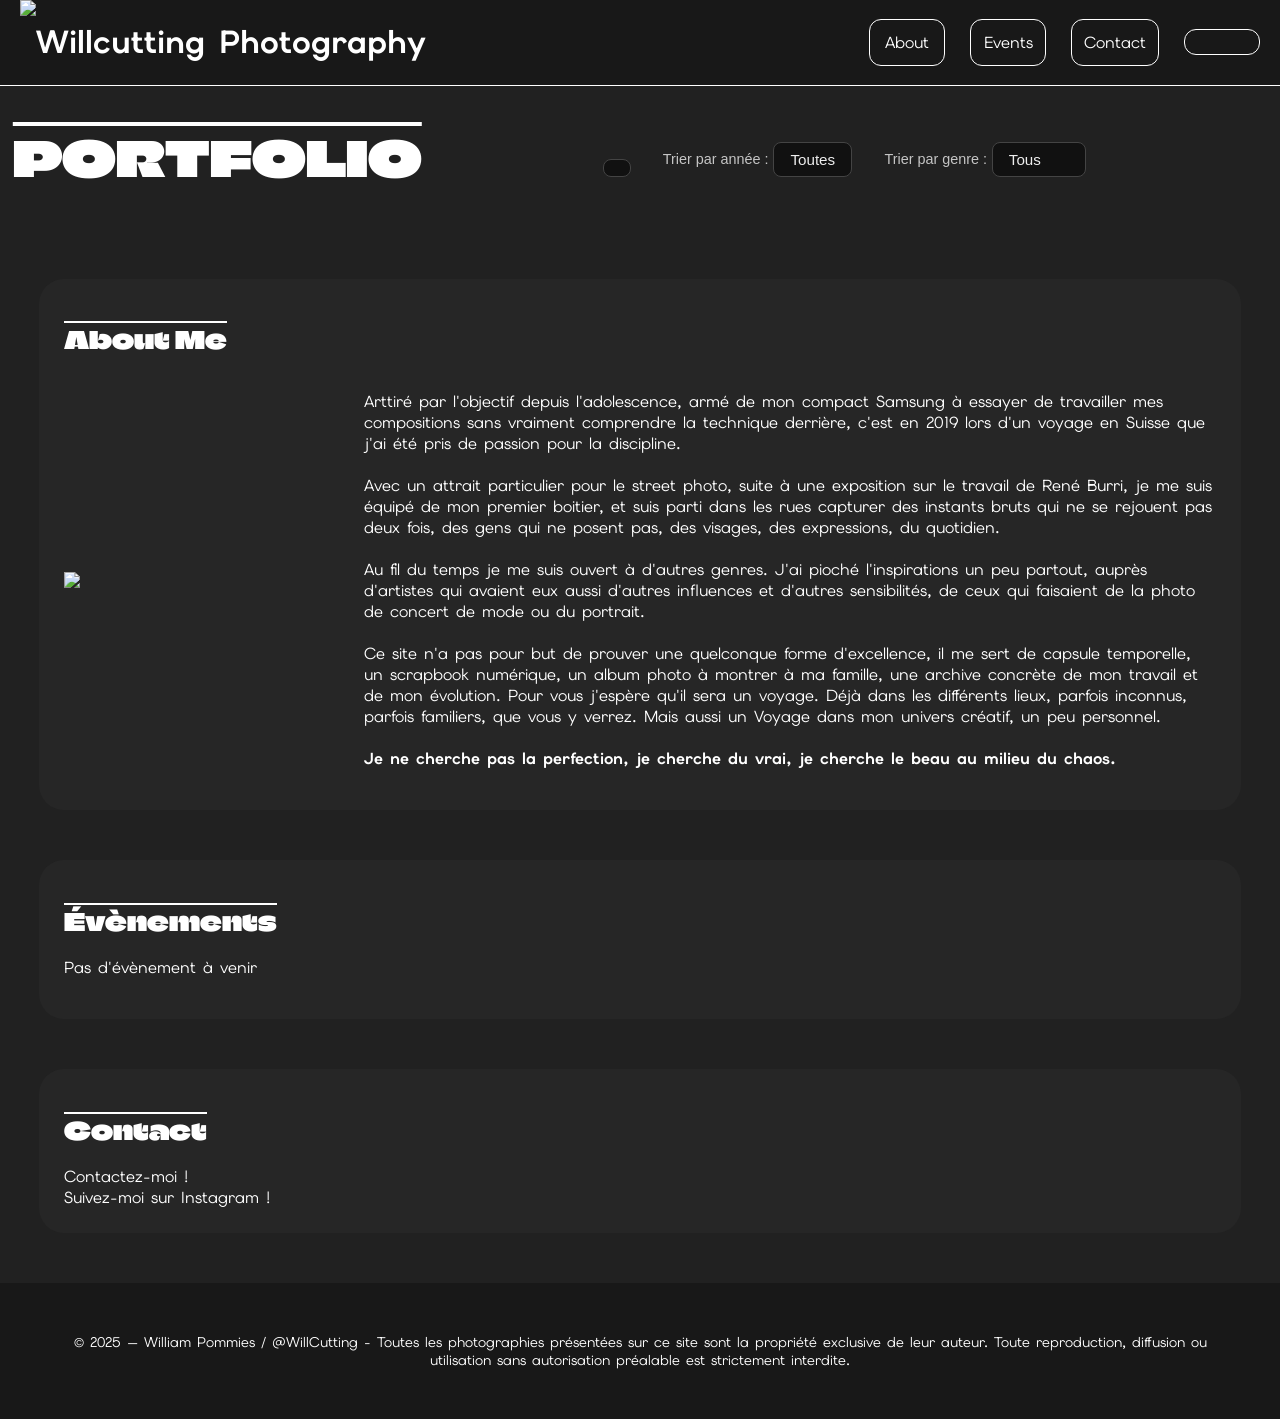
==== index.html @ 656fcd89 "chore: responsive" ====
<!DOCTYPE html>
<html>
    <head>
        <link rel="stylesheet" href="./style.css">
        <script src="https://kit.fontawesome.com/d3e50ba29d.js" crossorigin="anonymous"></script>
        <style>
            @import url('https://fonts.googleapis.com/css2?family=Climate+Crisis:YEAR@2005&family=Elms+Sans:ital,wght@0,140;1,140&display=swap');
        </style>
        <meta name="viewport" content="width=device-width, initial-scale=1.0">

    </head>
    <body>
        <header>
            <div class="logoContainer">
                <img class="logo" src="./assets/signtature.png">
                <h1>Willcutting Photography</h1>
            </div>
            <nav>
                <a href="#about">About</a>
                <a href="#event">Events</a>
                <a href="#contact">Contact</a>
                <a class ="insta" href="https://instagram.com/WillCutting"><i class="fa-brands fa-instagram"></i></a>
            </nav>
        </header>
        <div class="main">
            <div class="img-ctnr">
                <h2>PORTFOLIO</h2>
                <div class="filters">
                    <button class="reset-btn" onclick="resetFilters()" title="Réinitialiser les filtres">
                        <i class="fa-solid fa-rotate-right"></i>
                    </button>
                    <div class="filter-group">
                        <label for="year-filter">Trier par année :</label>
                        <select id="year-filter" onchange="filterCombined(this.value)">
                            <option value="all">Toutes</option>
                            <option value="2025">2025</option>
                            <option value="2024">2024</option>
                            <option value="2023">2023</option>
                            <option value="2022">2022</option>
                        </select>
                    </div>

                    <div class="filter-group">
                        <label for="genre-filter">Trier par genre :</label>
                        <select id="genre-filter" onchange="filterCombined(this.value)">
                            <option value="all">Tous</option>
                            <option value="Street">Street</option>
                            <option value="Portrait">Portrait</option>
                            <option value="Paysage">Paysage</option>
                            <option value="Concert">Concert</option>
                            <option value="Animaux">Animaux</option>
                        </select>
                    </div>
                </div>
                <div id="container"></div>
            </div>
            <div class="section" id="about">
                <h2>About Me</h2>
                <div>
                    <img src="./assets/pp.png">
                    <div>
                        <p>
                            Arttiré par l'objectif depuis l'adolescence, armé de mon compact Samsung à essayer de travailler mes compositions sans
                            vraiment comprendre la technique derrière, c'est en 2019 lors d'un voyage en Suisse que j'ai été pris de passion pour la discipline.
                            </br></br>
                            Avec un attrait particulier pour le street photo, suite à une exposition sur le travail de René Burri, je me suis équipé de mon premier
                            boitier, et suis parti dans les rues capturer des instants bruts qui ne se rejouent pas deux fois, des gens qui ne posent pas, des visages,
                            des expressions, du quotidien. 
                            </br></br>
                            Au fil du temps je me suis ouvert à d'autres genres. J'ai pioché l'inspirations un peu partout, auprès d'artistes qui avaient eux aussi
                            d'autres influences et d'autres sensibilités, de ceux qui faisaient de la photo de concert de mode ou du portrait. 
                            </br></br>
                            Ce site n'a pas pour but de prouver une quelconque forme d'excellence, il me sert de capsule temporelle, un scrapbook numérique,
                            un album photo à montrer à ma famille, une archive concrète de mon travail et de mon évolution. Pour vous j'espère qu'il sera un voyage.
                            Déjà dans les différents lieux, parfois inconnus, parfois familiers, que vous y verrez. Mais aussi un Voyage dans mon univers créatif,
                            un peu personnel. 
                            </br></br>
                            <b>Je ne cherche pas la perfection, je cherche du vrai, je cherche le beau au milieu du chaos.</b>
                        </p>
                    </div>
                </div>
            </div>
            <div id="event" class="section">
                <h2>Évènements</h2>
                <p>Pas d'évènement à venir</p>
            </div>
            <div id="contact" class="section">
                <h2>Contact</h2>
                <span>
                    <i class="fa-regular fa-envelope"></i>
                    <a href="mailto:william.pommies@gmail.fr">Contactez-moi !</a>
                </span>
                <span>
                    <i class="fa-brands fa-instagram"></i>
                    <a href="https://instagram.com/WillCutting">Suivez-moi sur Instagram !</a>
                </span>
            </div>
        </div>
        </div>
        <footer>
            <span>© 2025 — William Pommies / @WillCutting - Toutes les photographies présentées sur ce site sont la propriété exclusive de leur auteur. 
            Toute reproduction, diffusion ou utilisation sans autorisation préalable est strictement interdite.</span>
        </footer>
        <div id="imageModal" class="modal">
            <span class="close">&times;</span>
            <img class="modal-content" id="modalImage">
        </div>
        <script src=imgs.js></script>
    </body>
</html>
---- style.css ----
html {
  scroll-behavior: smooth;
}

body {
    background: #212121;
    color: #fff;
    font-size: 16px;
    font-family: "Elms Sans", system-ui, 'Open Sans';
    font-weight: normal;
    margin: 0;
    &.modal-open {
        overflow: hidden;
    }
}

header{
    margin: 0 auto;
    align-items: center;
    text-align: center;
    display: flex;
    flex-flow: row wrap;
    align-items: center;
    justify-content: space-between;
    border-bottom: 1px #fff solid;
    background-color : #181818;
    padding: 0 20px;
    .logoContainer {
      display: flex;
      flex-flow: row wrap;
    }
    h1{
        display: flex;
        align-items: center;
        text-align: center;
        z-index: 1;
        text-underline-offset: 15px;
    }
    .logo{
        max-width: 200px;
        position: relative;
        z-index: 0;
    }
    nav {
    display: flex;
    gap: 25px;
    max-width: max-content;
    align-items: center;

    a {
        color: #fff;
        text-decoration: none;
        border: 1px #fff solid;
        padding: 12px;
        min-width: 50px;
        text-align: center;
        border-radius: 12px;
        display: flex;
        align-items: center;
        justify-content: center;

        &:hover {
            color: #f58e8e;
        }
    }
}
}

#container {
    display: flex;           
    flex-wrap: wrap;         
    gap: 10px;              
    align-items: stretch;   
    justify-content: center;
}

.section {
    max-width: 90%;
    margin: 50px auto ;
    padding: 25px;
    background-color : #262626;
    border-radius: 25px;
}
#contact {
  
  display: flex;
  flex-direction: column;
  span a {
    color: #fff;
    text-decoration: none;
    &:hover {
      text-decoration: underline;
    }
  }
}


/* Images */
#container img {
    height: 200px;          
    width: 100%;            
    object-fit: cover;      
    flex: 1 1 auto;         
    min-width: 150px;       
    max-width: 100%;       
    border-radius: 12.5px; 
    height: auto;
    max-height: 27em;
}



/* modal */
.modal {
    display: none;
    position: fixed;
    z-index: 1000;
    left: 0;
    top: 0;
    width: 100%;
    height: 100%;
    background-color: rgba(0, 0, 0, 0.97);
    overflow: auto;
    justify-content: center;
    align-items: center;
}

.modal-content {
    max-width: 90%;
    max-height: 90%;
    margin: auto;
    display: flex;
    align-items: center;
    justify-content: center;
    border: 12px white solid;
}

.close {
    position: absolute;
    top: 20px;
    right: 30px;
    color: white;
    font-size: 35px;
    font-weight: bold;
    cursor: pointer;
}

/* Footer */
footer {
    background-color: #181818;
    padding: 50px;
    font-size: 14px;
    text-align: center;
}



.filters {
  display: flex;
  justify-content: flex-start;
  gap: 2rem;
  flex-wrap: wrap;
  align-items: center;
  margin-bottom: 1.5rem;
  padding: 1rem;
  align-items: end;
}

.filter-group {
  display: flex;
  flex-direction: row;
  flex-wrap: wrap;
  align-items: center;
  gap: 0.3rem;
  font-family: "Inter", sans-serif;
  color: #eee;
}

.filter-group label {
  font-size: 0.9rem;
  opacity: 0.8;
}

.filter-group select {
  background-color: #111;
  color: #eee;
  border: 1px solid #444;
  border-radius: 8px;
  padding: 0.5rem 1rem;
  font-size: 0.95rem;
  cursor: pointer;
  transition: all 0.2s ease;
  appearance: none;
}

.filter-group select:hover {
  border-color: #888;
  background-color: #1a1a1a;
}

.filter-group select:focus {
  outline: none;
  border-color: #fff;
}

.reset-btn {
  background: none;
  border: 1px solid #444;
  color: #eee;
  border-radius: 8px;
  padding: 0.5rem 0.8rem;
  font-size: 1rem;
  cursor: pointer;
  transition: all 0.2s ease;
  align-self: flex-end;
    background-color: #111111;
}

.reset-btn:hover {
  background-color: #1a1a1a;
  border-color: #888;
  color: #fff;
}

.reset-btn i {
  pointer-events: none; /* pour éviter les clics sur l'icône au lieu du bouton */
}

@media (max-width: 768px) {
  .reset-btn {
    align-self: center;
    margin-top: 0.8rem;
  }
}

.img-ctnr {
  max-width: 98%;
  margin: auto;
  display: flex;
  flex-flow: row wrap;
  justify-content: space-between;
  align-items: baseline;
  h2 {
    text-align: center;
    font-size: 3rem;
  }
}





h2 {
  text-decoration: overline;
    font-weight: 100;
    font-family: "Climate Crisis", sans-serif;
}

#about {
  div {
    display: flex;
    flex-flow: row wrap;
    align-items: center;
    justify-content: space-between;
    
    div {
        max-width: calc(100% - 300px);
    }
  }
  img {
    width: 300px;
  }
  
  quote {
    font-size: 22px;
  }
}


.img-wrapper {
    position: relative;
    display: flex;
    overflow: hidden;
    flex: auto;
}

.img-wrapper img {
    display: block;
    width: 100%;
    height: auto;
    transition: transform 0.4s ease;
}

.img-wrapper:hover img {
    transform: scale(1.05);
}

.img-overlay {
    content: "";
    position: absolute;
    bottom: 0;
    left: 0;
    height: 100%; /* couvre toute la photo */
    background: rgba(0, 0, 0, 0.6);
    color: #fff;
    display: flex;
    align-items: center;
    justify-content: center;
    opacity: 0;
    transition: opacity 0.3s ease;
    font-size: 1rem;
    text-align: center;
    padding: 0 21px;
    width: calc(100% - 42px);
}

.img-wrapper:hover .img-overlay {
  pointer-events: none;
    opacity: 1;
}


@media screen and (max-width: 768px) {
  #about div {
      flex-direction: column ;
      div {
        max-width: 100% ;
      }
  }
  .logoContainer {
    justify-content: center;
  }  
}

@media all and (max-width: 1024px){
  header {
    flex-direction: column;
  }
  nav {
    margin-bottom: 2em;
  }
  .img-ctnr h2 {
    width: 100%;
  }
  .filters {
    width: 100%;
    justify-content: center;
    .filter-group {
      flex-direction: column;
    }
  }
}

@media all and (max-width: 540px){
  .section{
    margin: 20px 20px;
  }
  .insta {
    display: none;
  }
  .img-ctnr h2 {
    font-size: 40px;
  }
}

@media all and (min-width: 768px) and (max-width: 1024px){
  .img-ctnr h2 {
    margin: 50px auto 20px auto;
  }
}
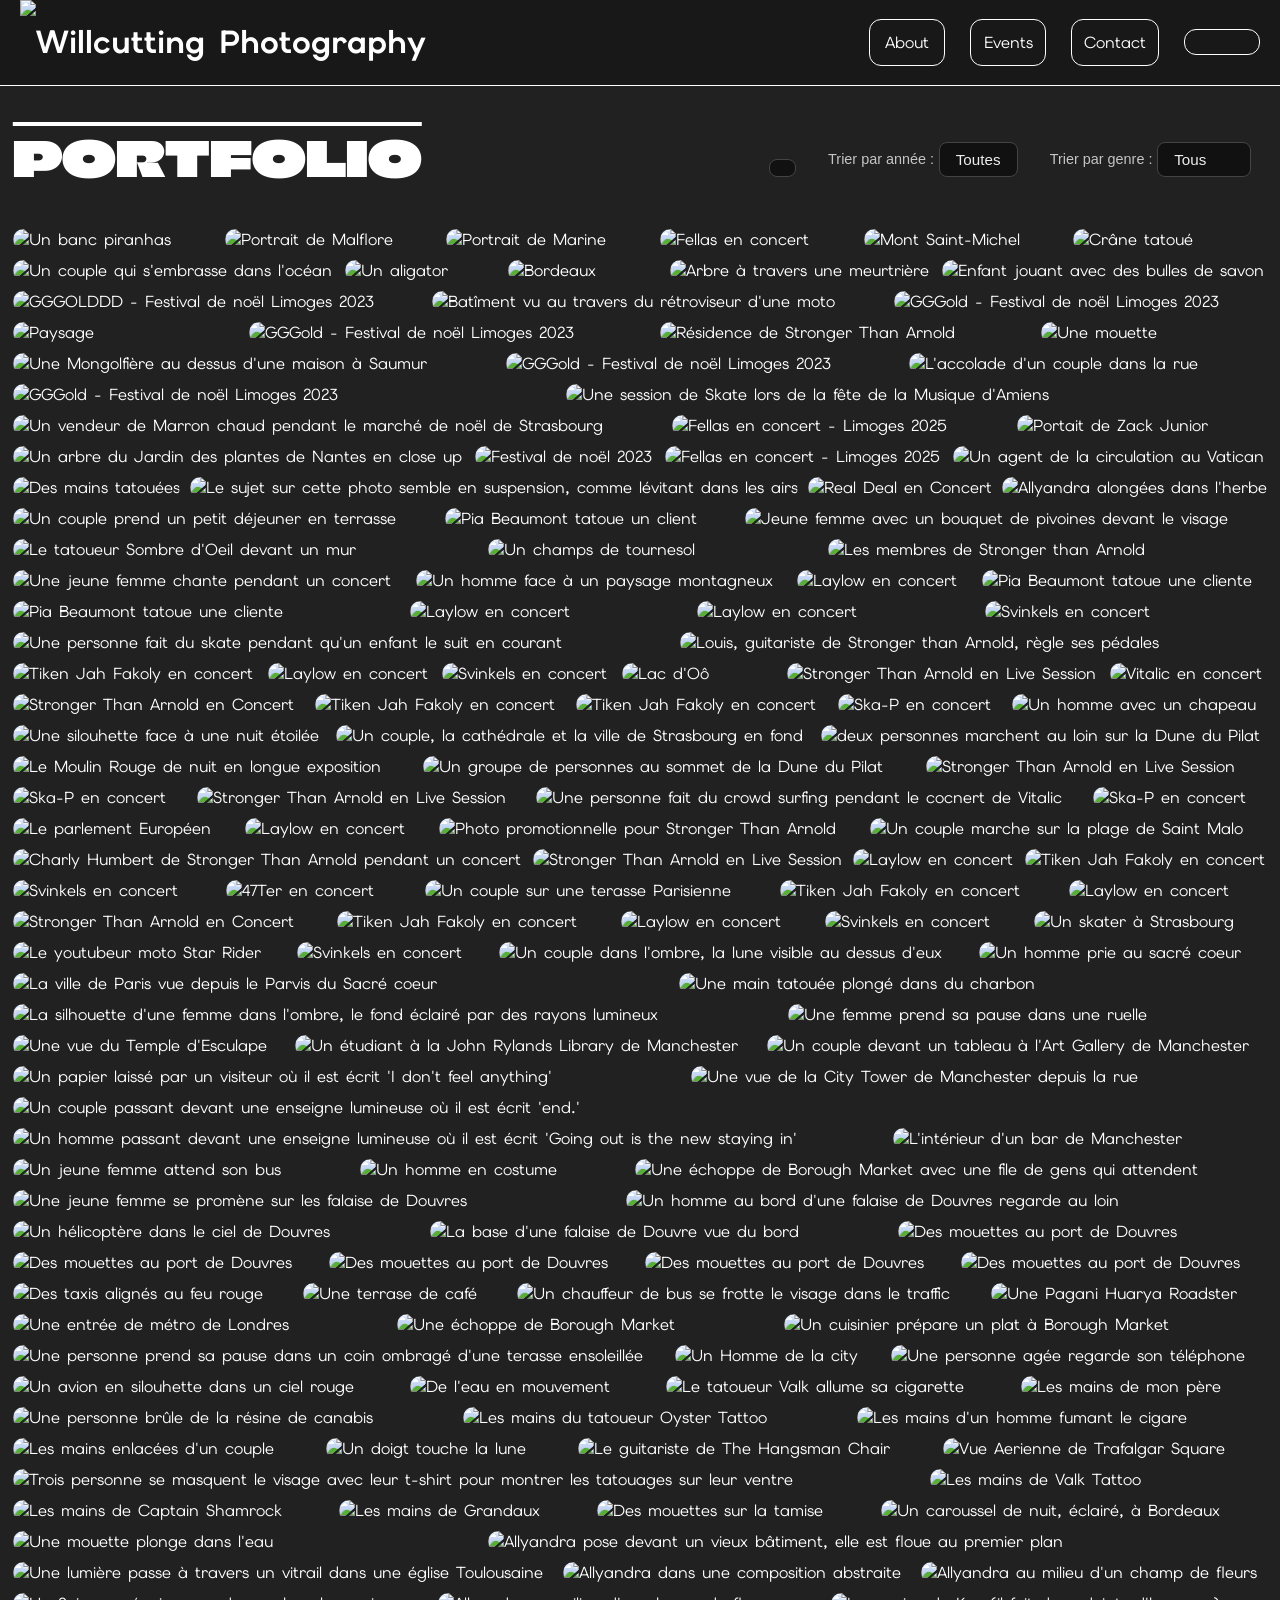
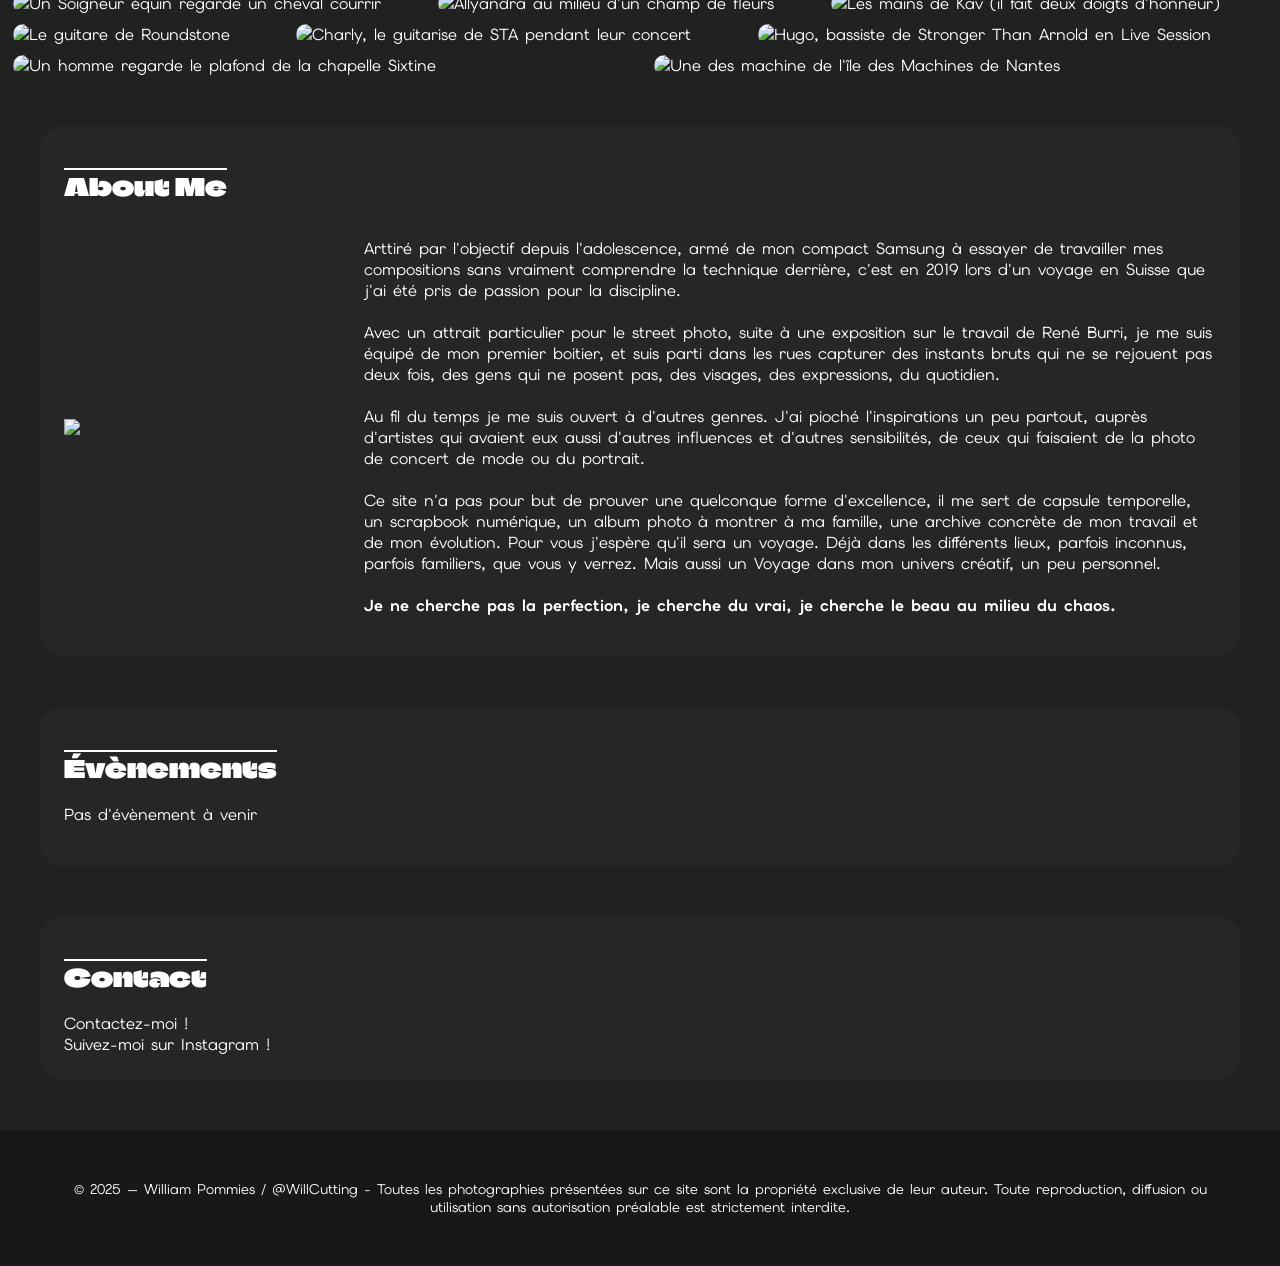
==== commit 6fa7a300: "fix: replace script at document end" ====
--- a/index.html
+++ b/index.html
@@ -7,7 +7,6 @@
             @import url('https://fonts.googleapis.com/css2?family=Climate+Crisis:YEAR@2005&family=Elms+Sans:ital,wght@0,140;1,140&display=swap');
         </style>
         <meta name="viewport" content="width=device-width, initial-scale=1.0">
-
     </head>
     <body>
         <header>
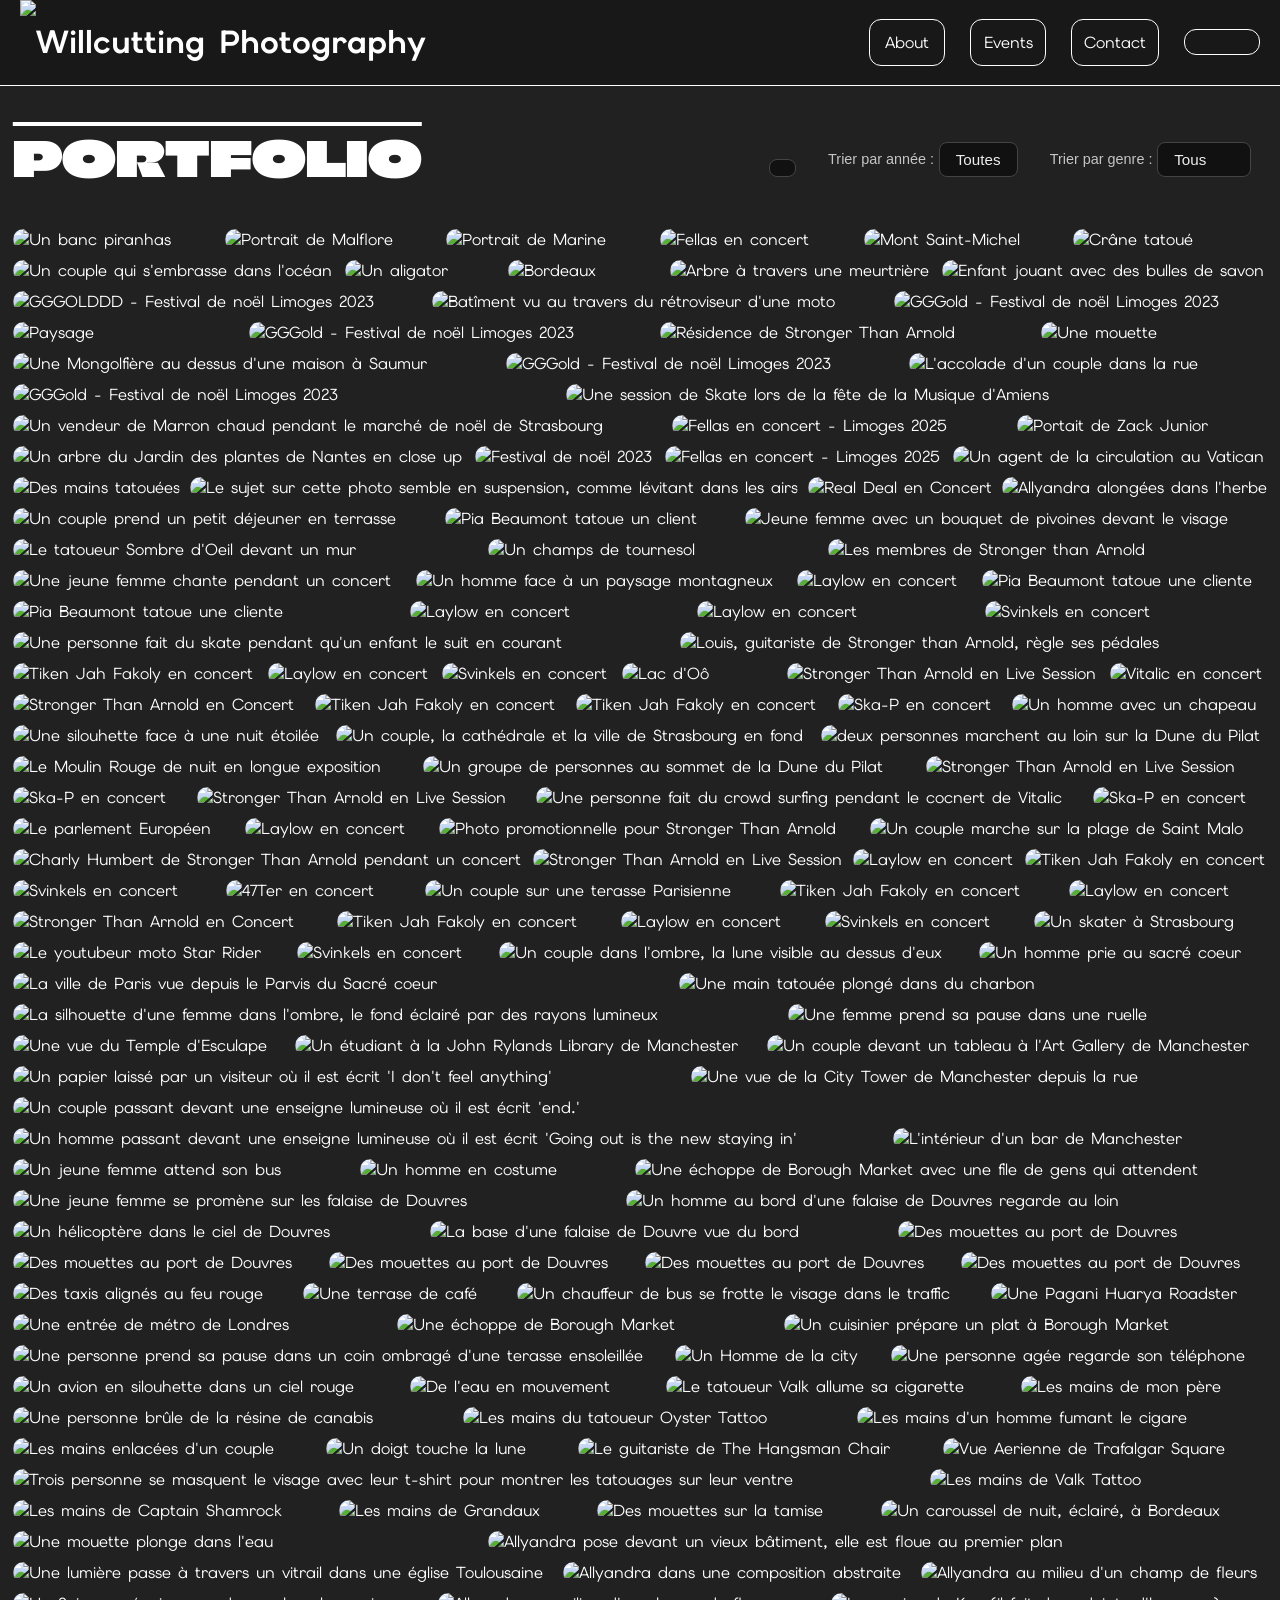
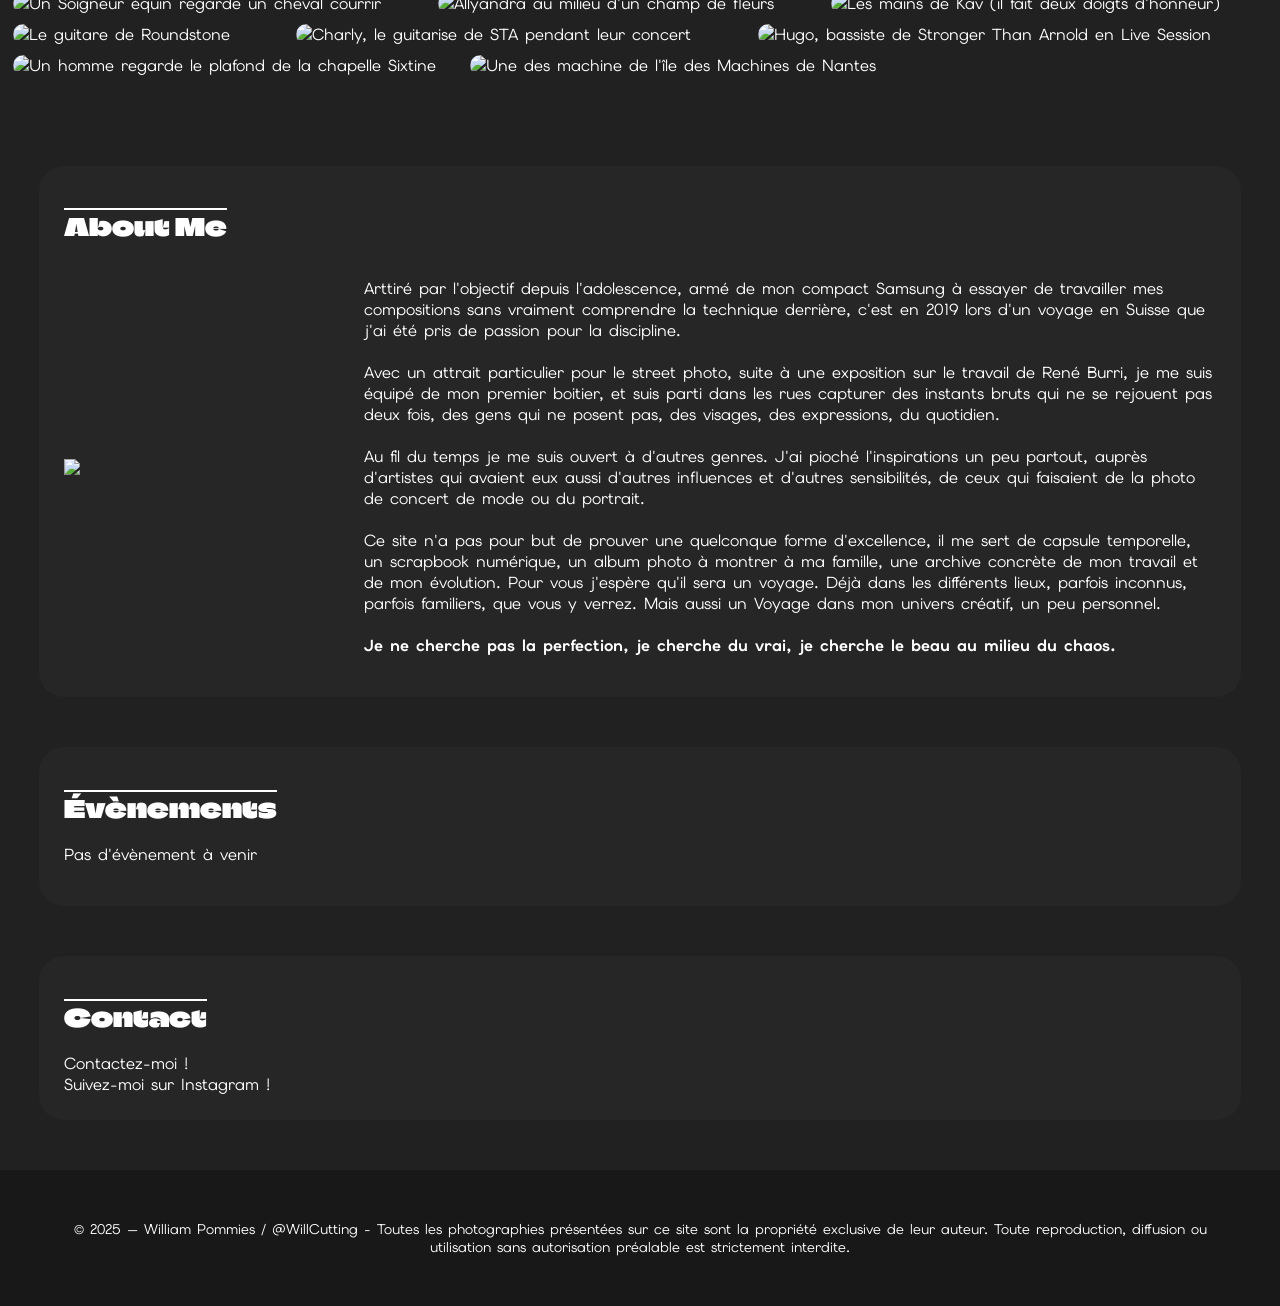
==== commit 3cfba76c: "add title and favicon" ====
--- a/index.html
+++ b/index.html
@@ -7,6 +7,8 @@
             @import url('https://fonts.googleapis.com/css2?family=Climate+Crisis:YEAR@2005&family=Elms+Sans:ital,wght@0,140;1,140&display=swap');
         </style>
         <meta name="viewport" content="width=device-width, initial-scale=1.0">
+        <title>WillCutting Photography</title>
+        <link rel="icon" type="image/x-icon" href="/assets/pp.png">
     </head>
     <body>
         <header>
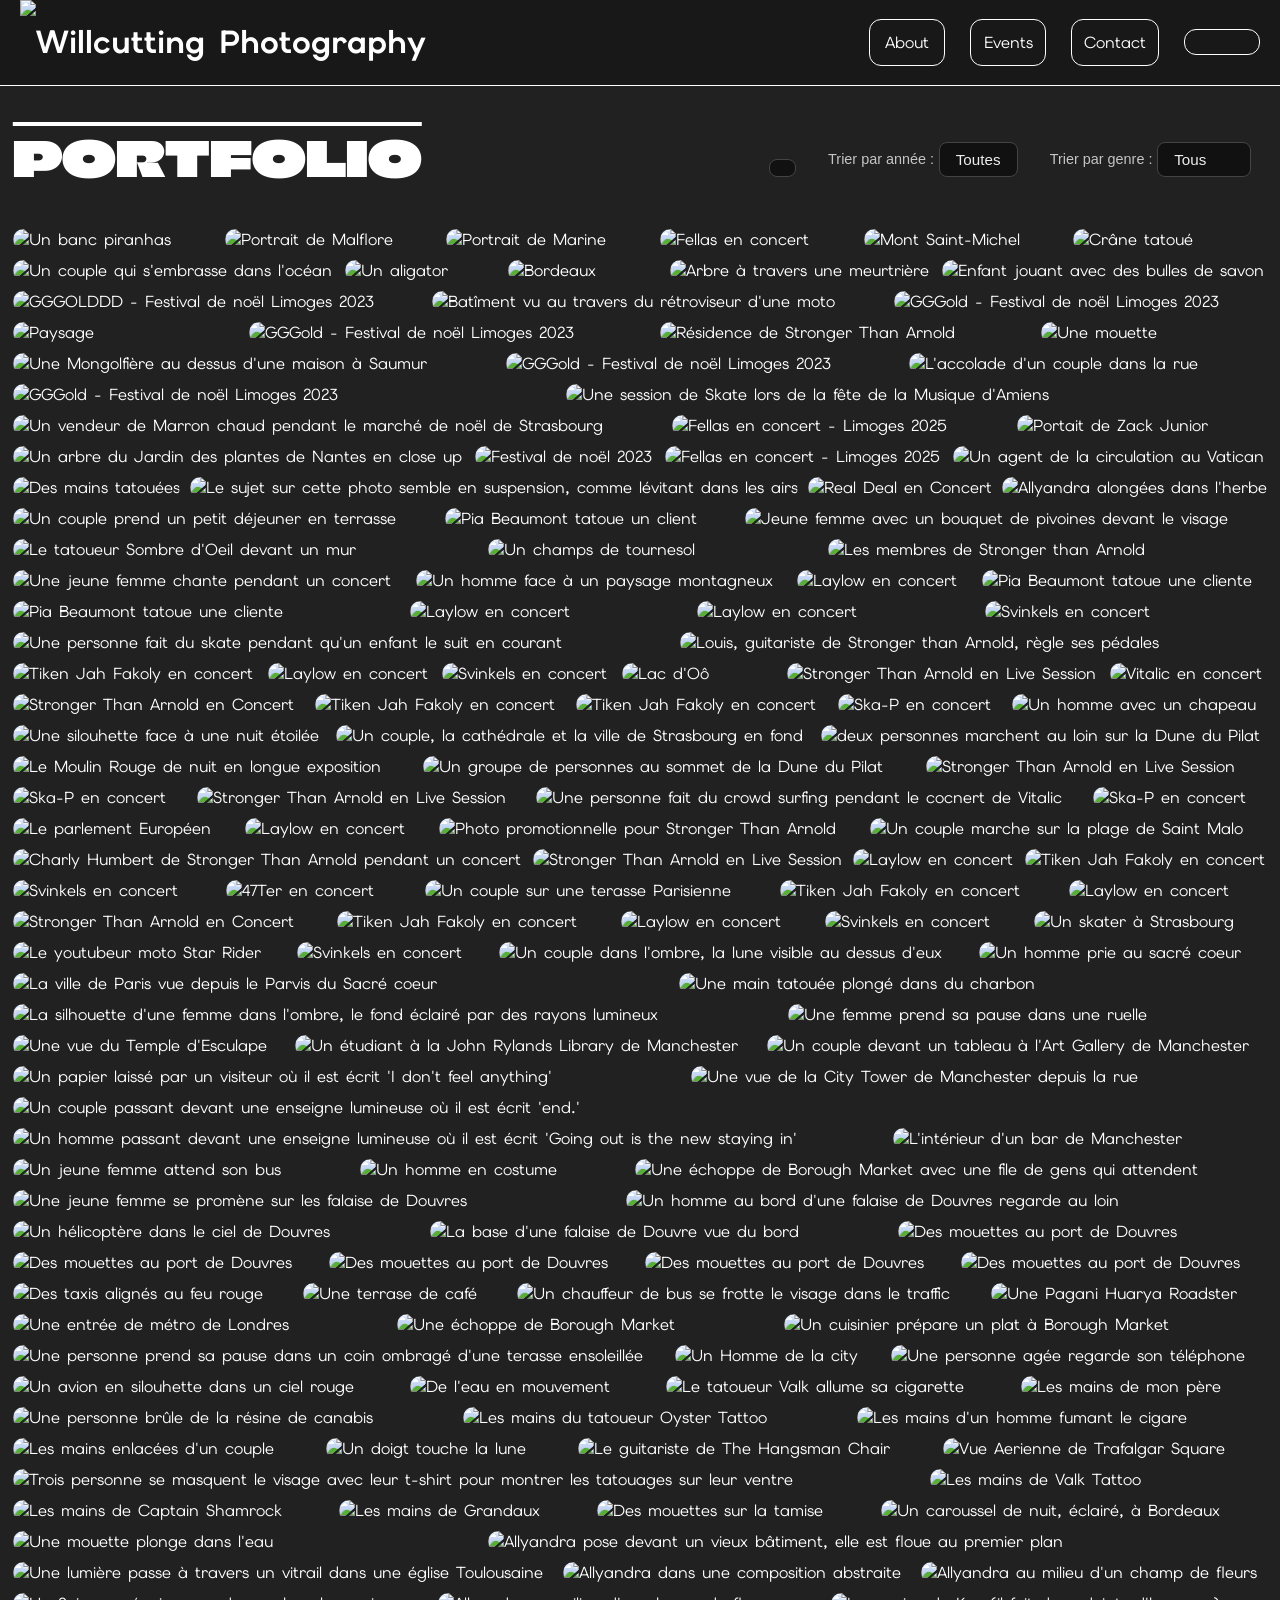
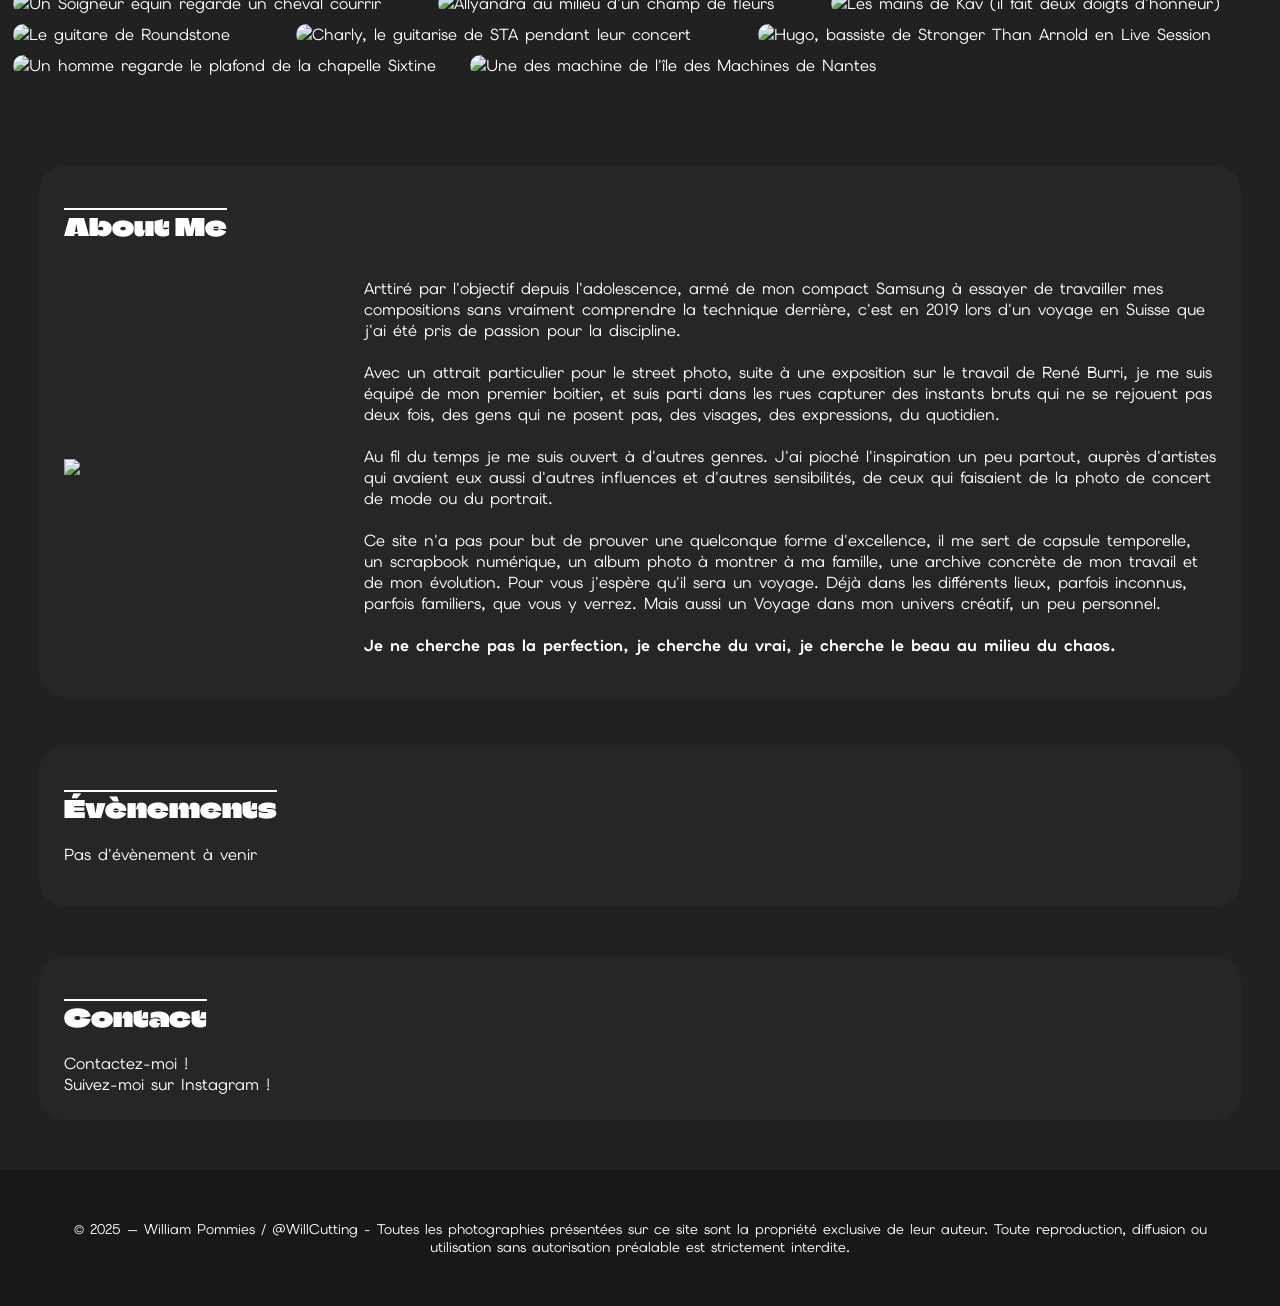
==== commit 9961e658: "fix: preview format changes" ====
--- a/index.html
+++ b/index.html
@@ -8,7 +8,20 @@
         </style>
         <meta name="viewport" content="width=device-width, initial-scale=1.0">
         <title>WillCutting Photography</title>
-        <link rel="icon" type="image/x-icon" href="/assets/pp.png">
+        <link rel="icon" type="image/x-icon" href="./assets/favicon.png">
+
+        <!-- Instagram -->
+        <meta property="og:title" content="WillCutting Photography">
+        <meta property="og:description" content="Photographe street, portrait et concert. Découvrez mon portfolio.">
+        <meta property="og:image" content="https://williampommies.github.io/WillCutting/assets/preview.png">
+        <meta property="og:url" content="https://williampommies.github.io/WillCutting/">
+        <meta property="og:type" content="website">
+
+        <!-- Twitter / X -->
+        <meta name="twitter:card" content="summary_large_image">
+        <meta name="twitter:title" content="WillCutting Photography">
+        <meta name="twitter:description" content="Photographe street, portrait et concert. Découvrez mon portfolio.">
+        <meta name="twitter:image" content="https://williampommies.github.io/WillCutting/assets/preview.png">
     </head>
     <body>
         <header>
@@ -68,7 +81,7 @@
                             boitier, et suis parti dans les rues capturer des instants bruts qui ne se rejouent pas deux fois, des gens qui ne posent pas, des visages,
                             des expressions, du quotidien. 
                             </br></br>
-                            Au fil du temps je me suis ouvert à d'autres genres. J'ai pioché l'inspirations un peu partout, auprès d'artistes qui avaient eux aussi
+                            Au fil du temps je me suis ouvert à d'autres genres. J'ai pioché l'inspiration un peu partout, auprès d'artistes qui avaient eux aussi
                             d'autres influences et d'autres sensibilités, de ceux qui faisaient de la photo de concert de mode ou du portrait. 
                             </br></br>
                             Ce site n'a pas pour but de prouver une quelconque forme d'excellence, il me sert de capsule temporelle, un scrapbook numérique,
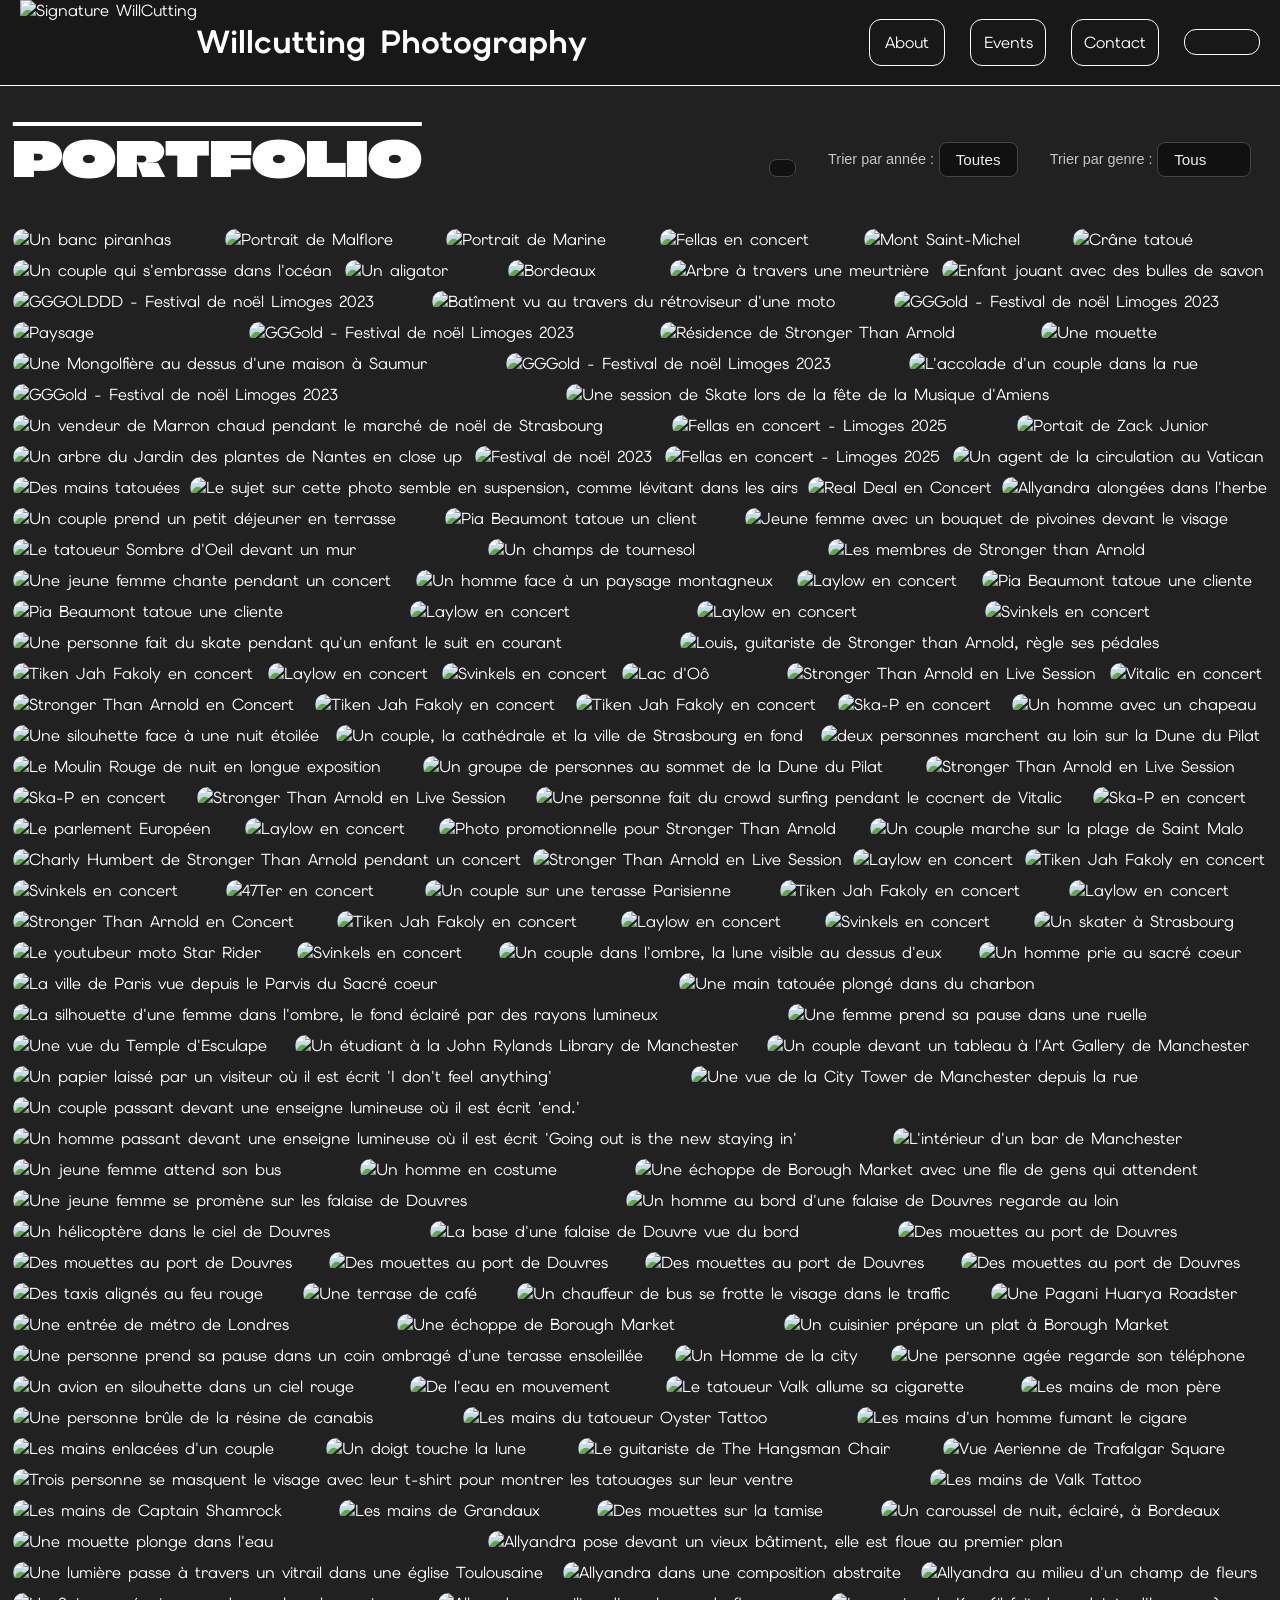
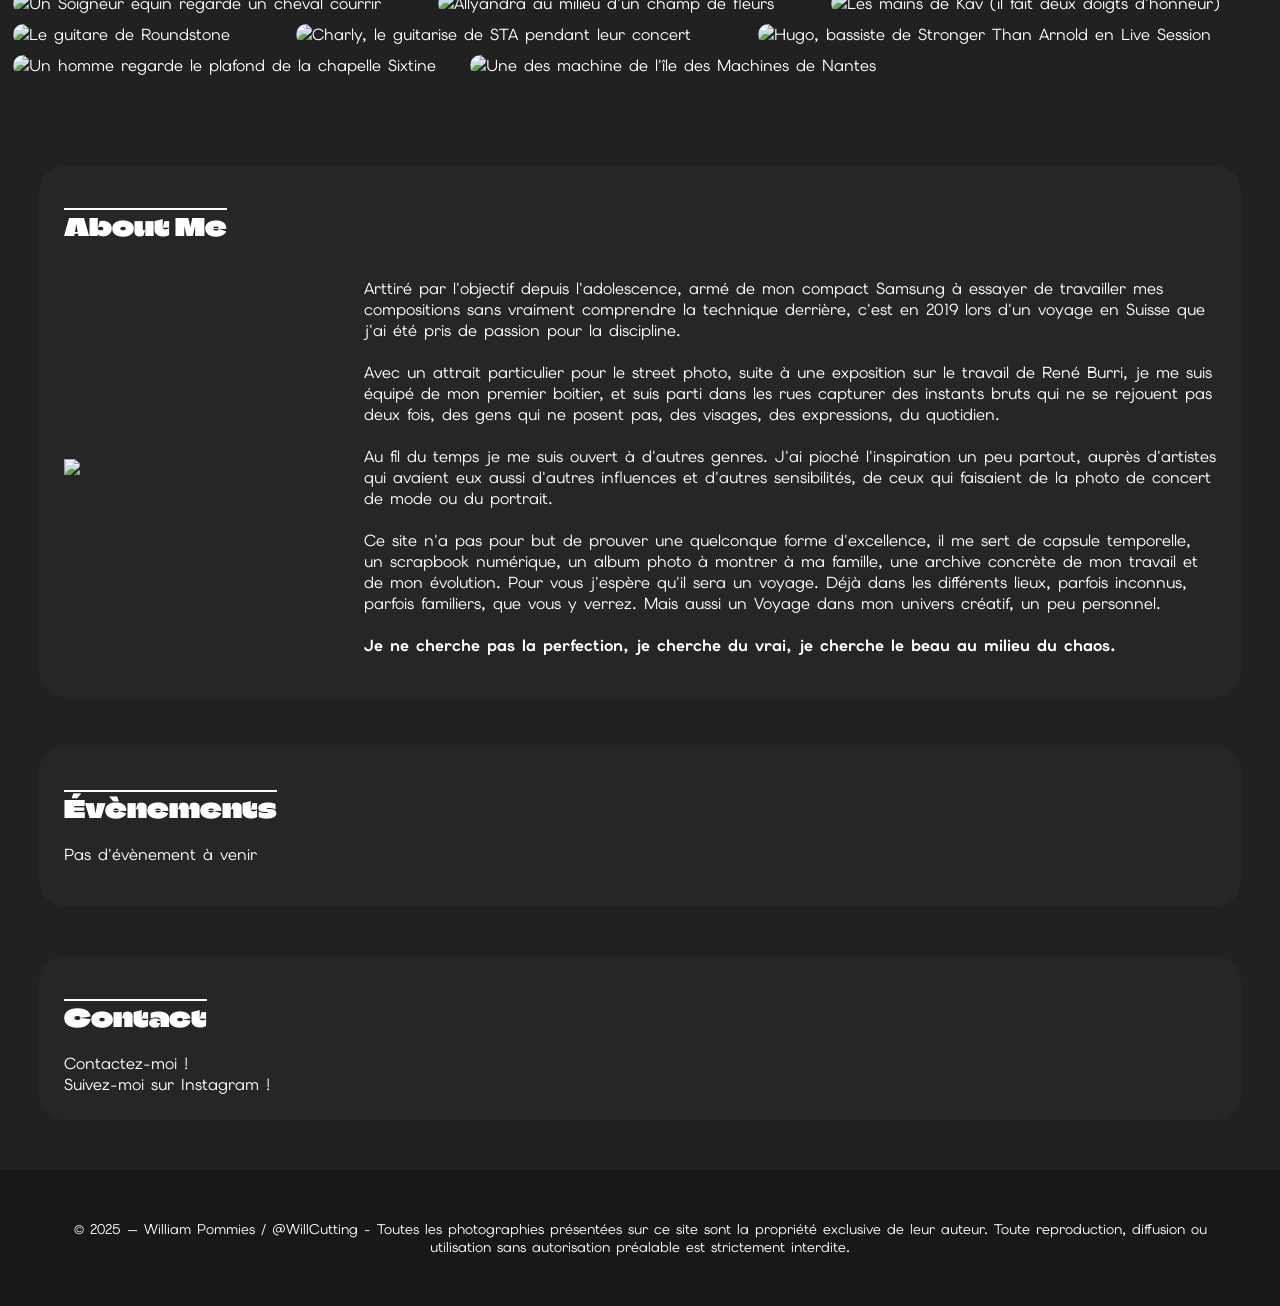
==== commit 9aee8af9: "feat: create blog section" ====
--- a/index.html
+++ b/index.html
@@ -8,12 +8,12 @@
         </style>
         <meta name="viewport" content="width=device-width, initial-scale=1.0">
         <title>WillCutting Photography</title>
-        <link rel="icon" type="image/x-icon" href="./assets/favicon.png">
+        <link rel="icon" type="image/x-icon" href="./Assets/favicon.png">
 
         <!-- Instagram -->
         <meta property="og:title" content="WillCutting Photography">
         <meta property="og:description" content="Photographe street, portrait et concert. Découvrez mon portfolio.">
-        <meta property="og:image" content="https://williampommies.github.io/WillCutting/assets/preview.png">
+        <meta property="og:image" content="./Assets/preview.png">
         <meta property="og:url" content="https://williampommies.github.io/WillCutting/">
         <meta property="og:type" content="website">
 
@@ -21,21 +21,10 @@
         <meta name="twitter:card" content="summary_large_image">
         <meta name="twitter:title" content="WillCutting Photography">
         <meta name="twitter:description" content="Photographe street, portrait et concert. Découvrez mon portfolio.">
-        <meta name="twitter:image" content="https://williampommies.github.io/WillCutting/assets/preview.png">
+        <meta name="twitter:image" content="./Assets/preview.png">
     </head>
     <body>
-        <header>
-            <div class="logoContainer">
-                <img class="logo" src="./assets/signtature.png">
-                <h1>Willcutting Photography</h1>
-            </div>
-            <nav>
-                <a href="#about">About</a>
-                <a href="#event">Events</a>
-                <a href="#contact">Contact</a>
-                <a class ="insta" href="https://instagram.com/WillCutting"><i class="fa-brands fa-instagram"></i></a>
-            </nav>
-        </header>
+        <div id="site-header"></div>
         <div class="main">
             <div class="img-ctnr">
                 <h2>PORTFOLIO</h2>
@@ -71,7 +60,7 @@
             <div class="section" id="about">
                 <h2>About Me</h2>
                 <div>
-                    <img src="./assets/pp.png">
+                    <img src="./Assets/pp.png">
                     <div>
                         <p>
                             Arttiré par l'objectif depuis l'adolescence, armé de mon compact Samsung à essayer de travailler mes compositions sans
@@ -111,14 +100,12 @@
             </div>
         </div>
         </div>
-        <footer>
-            <span>© 2025 — William Pommies / @WillCutting - Toutes les photographies présentées sur ce site sont la propriété exclusive de leur auteur. 
-            Toute reproduction, diffusion ou utilisation sans autorisation préalable est strictement interdite.</span>
-        </footer>
+        <div id="site-footer"></div>
         <div id="imageModal" class="modal">
             <span class="close">&times;</span>
             <img class="modal-content" id="modalImage">
         </div>
+        <script src="./components/components.js"></script>
         <script src=imgs.js></script>
     </body>
 </html>
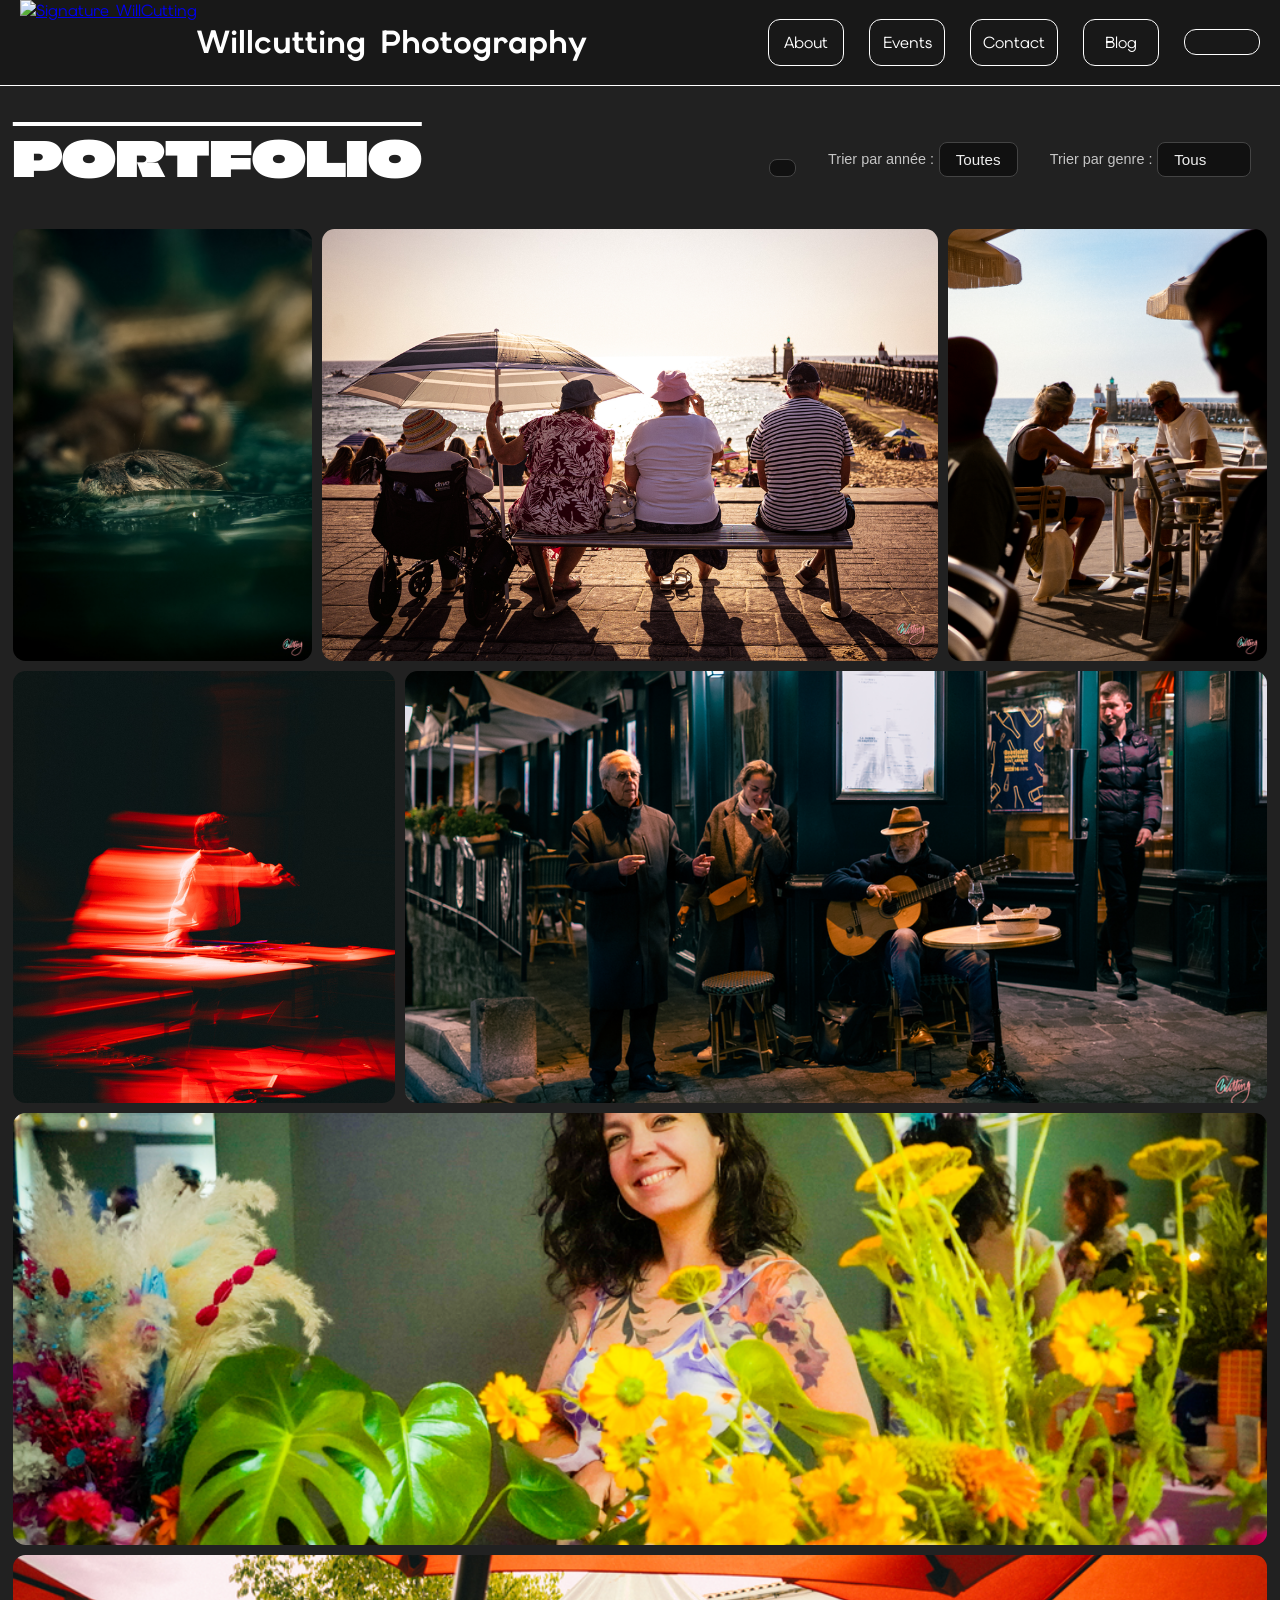
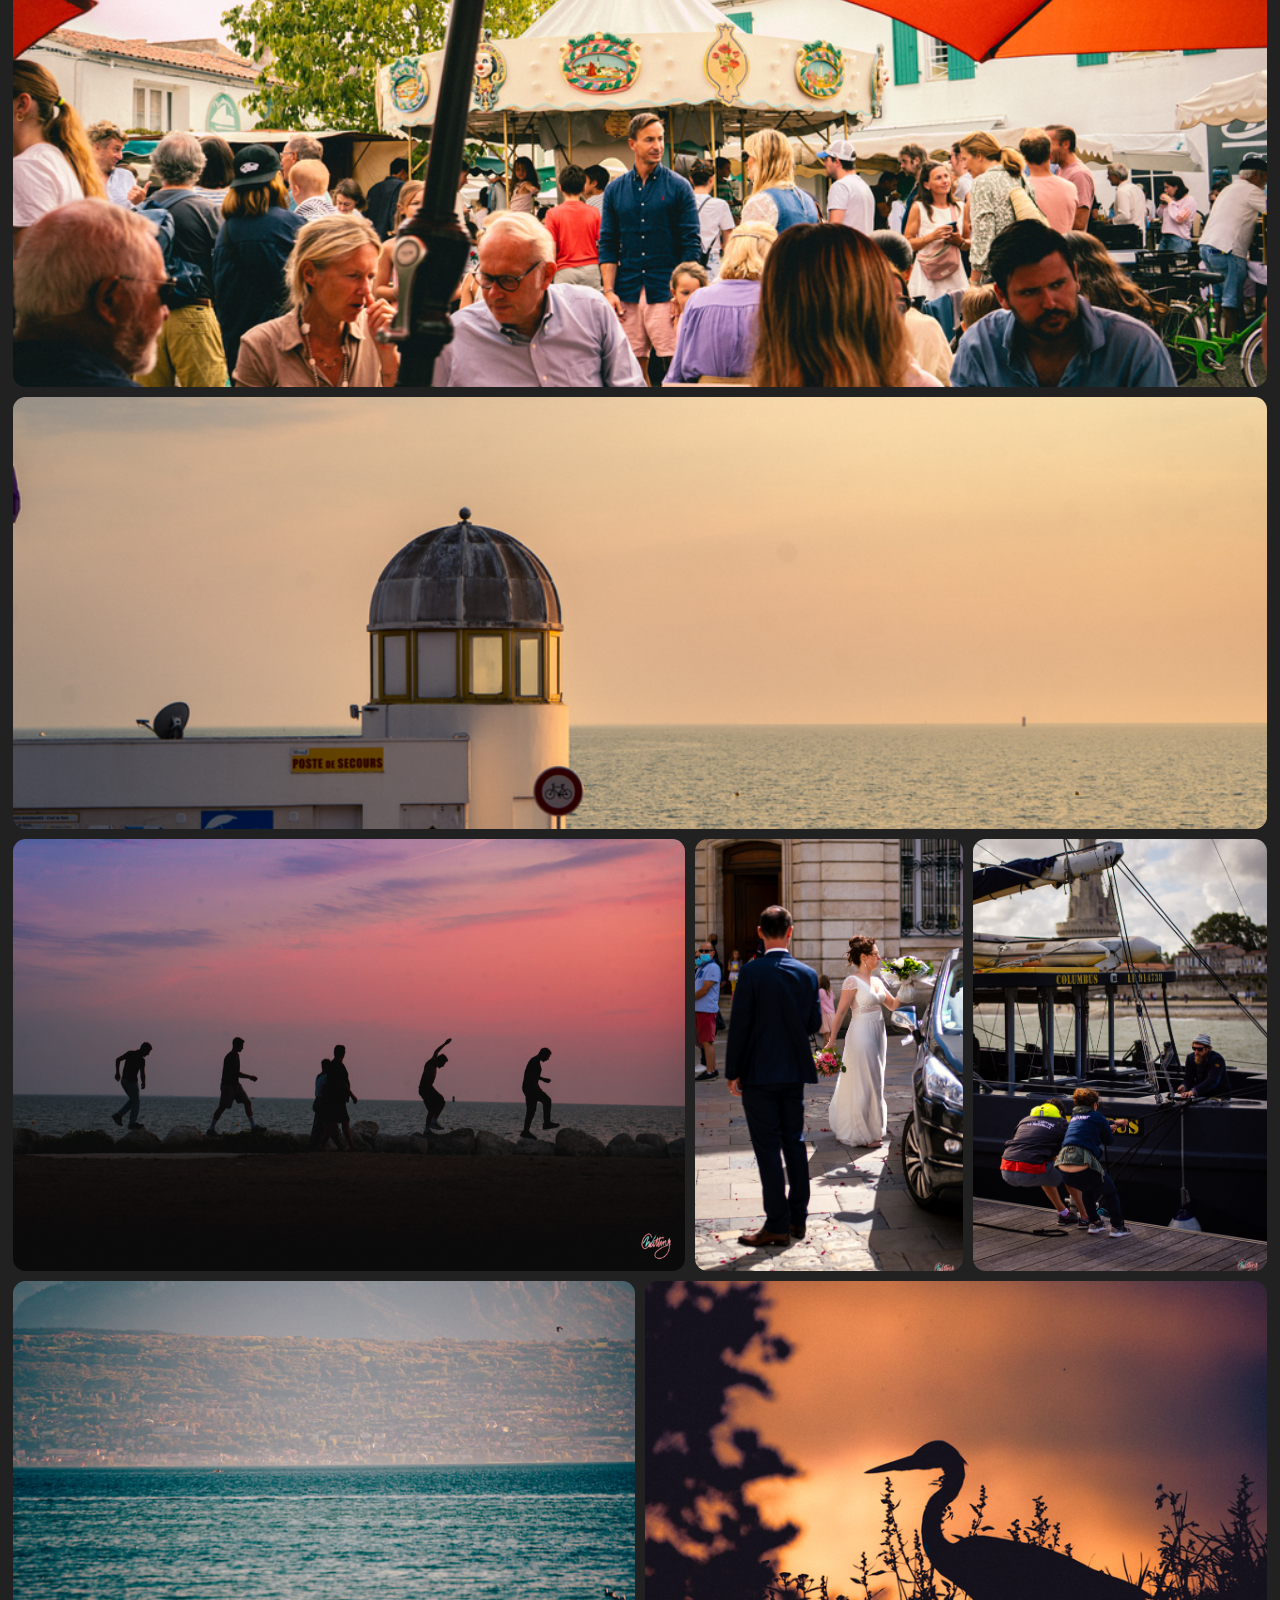
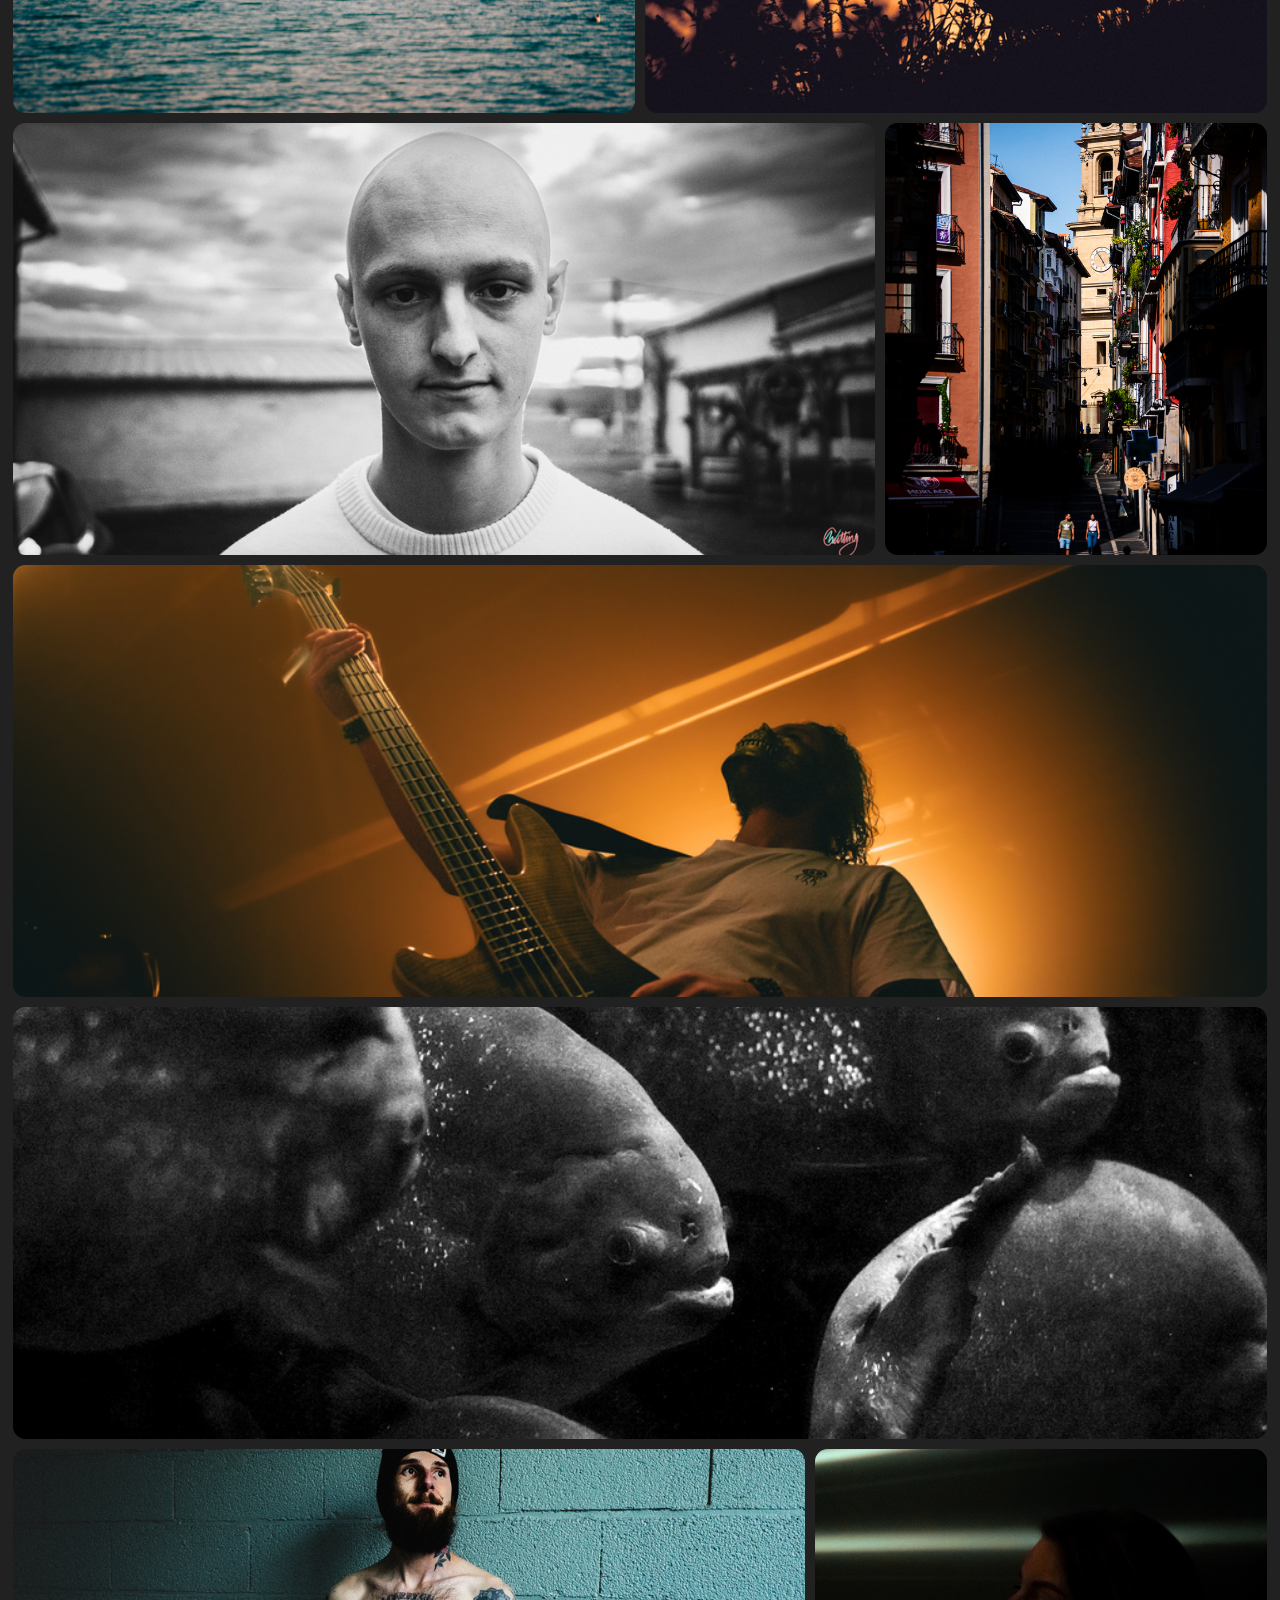
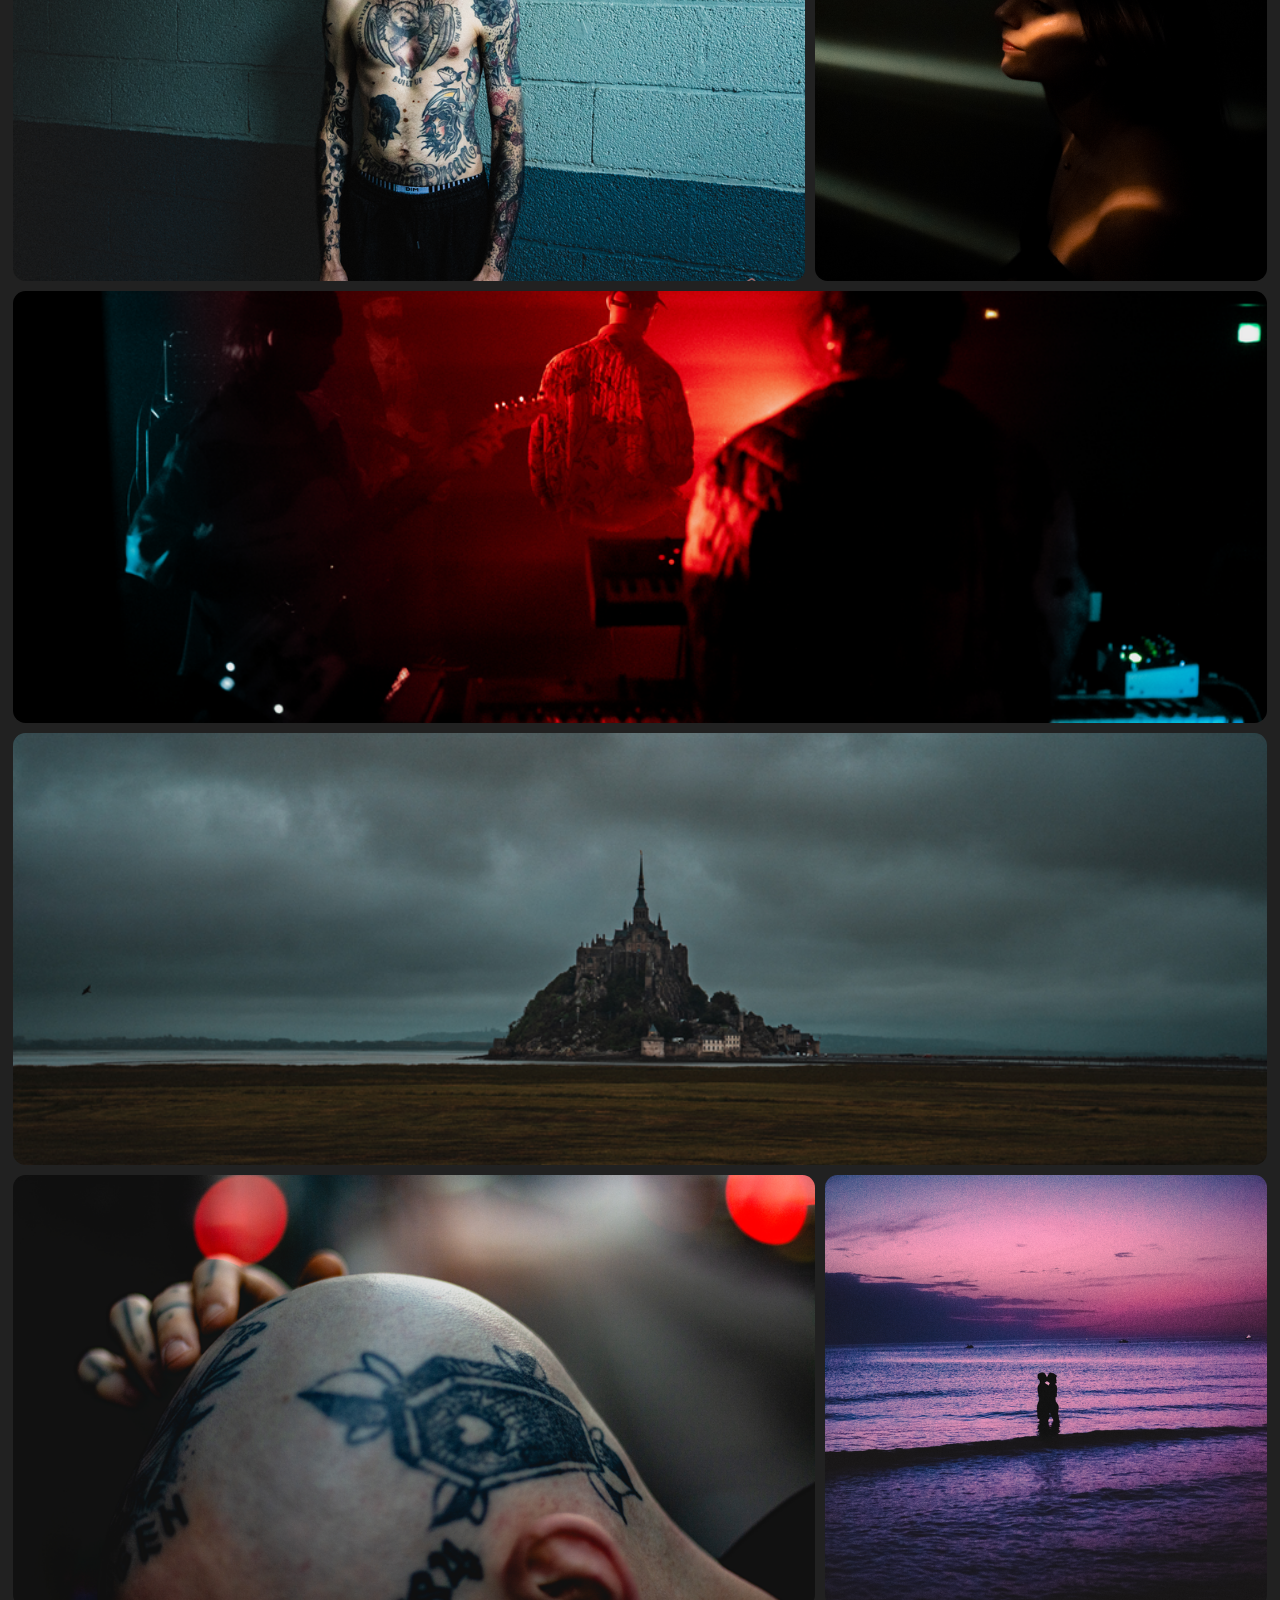
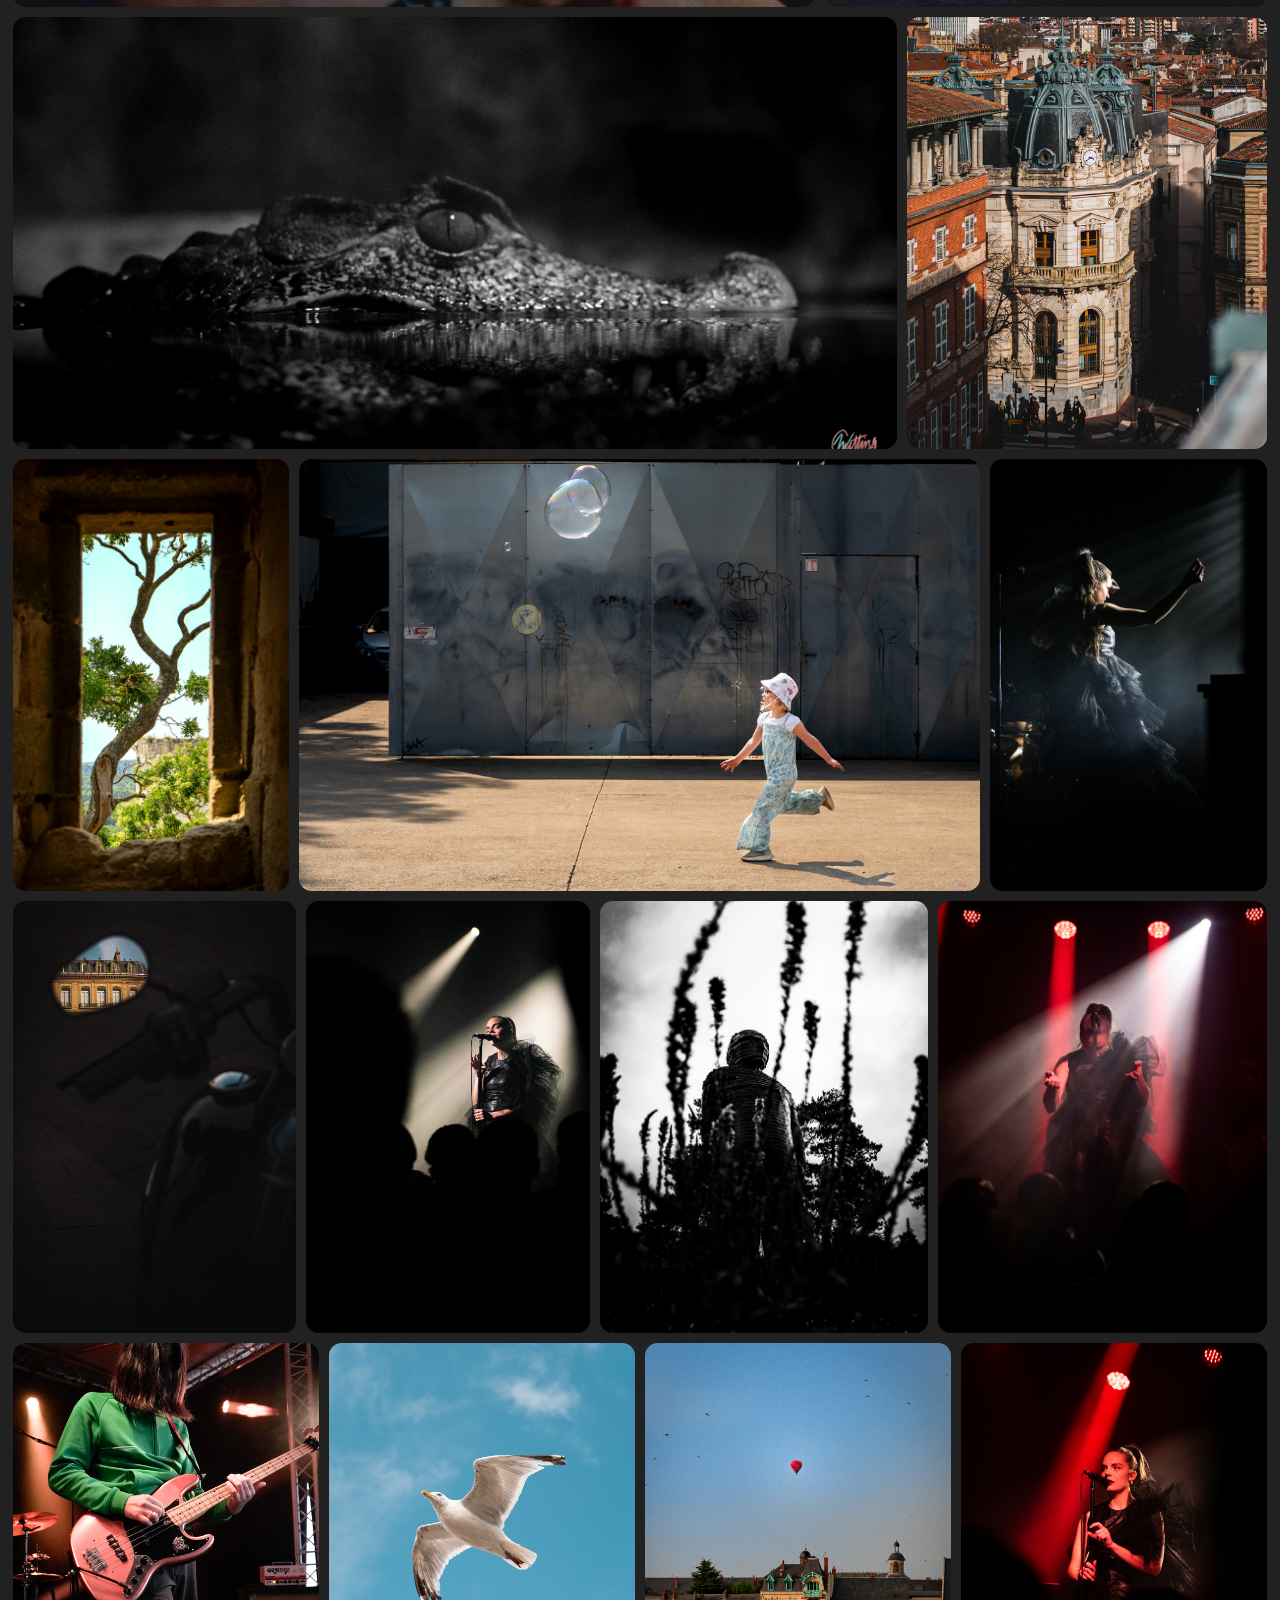
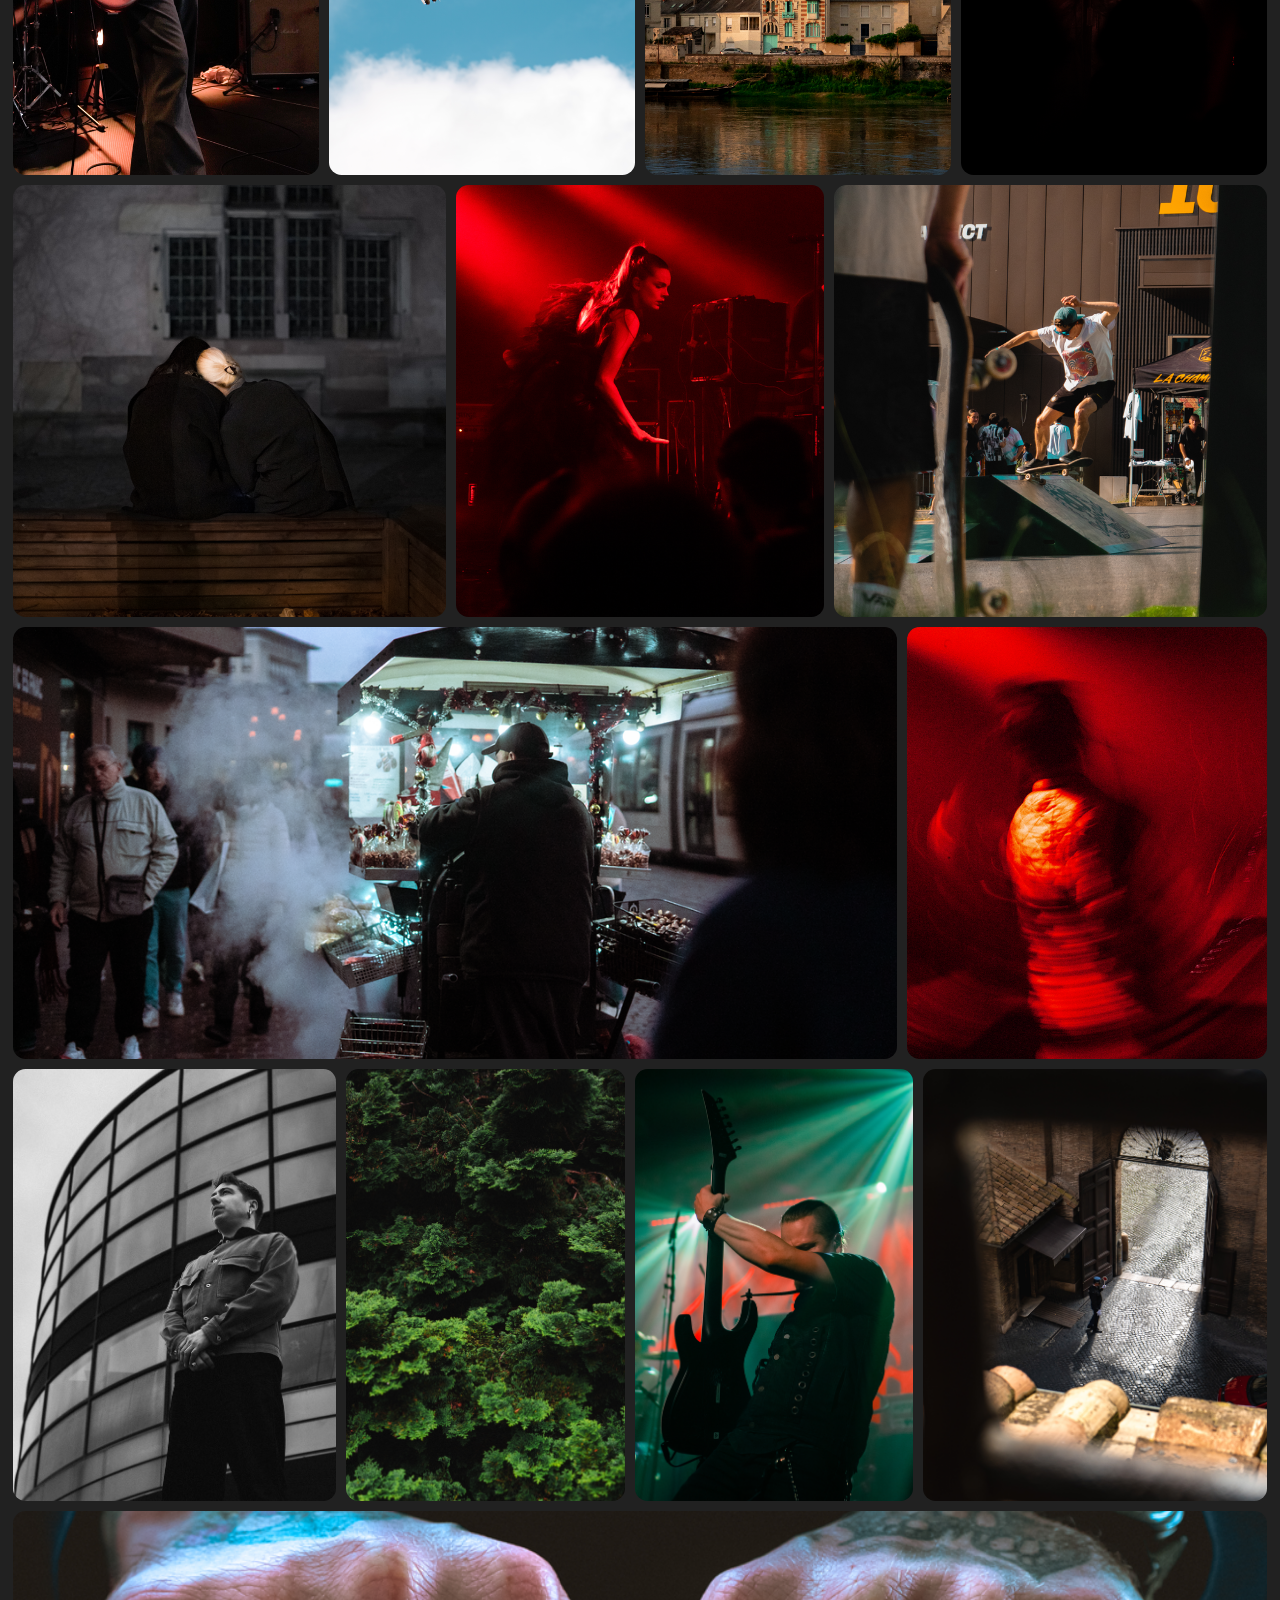
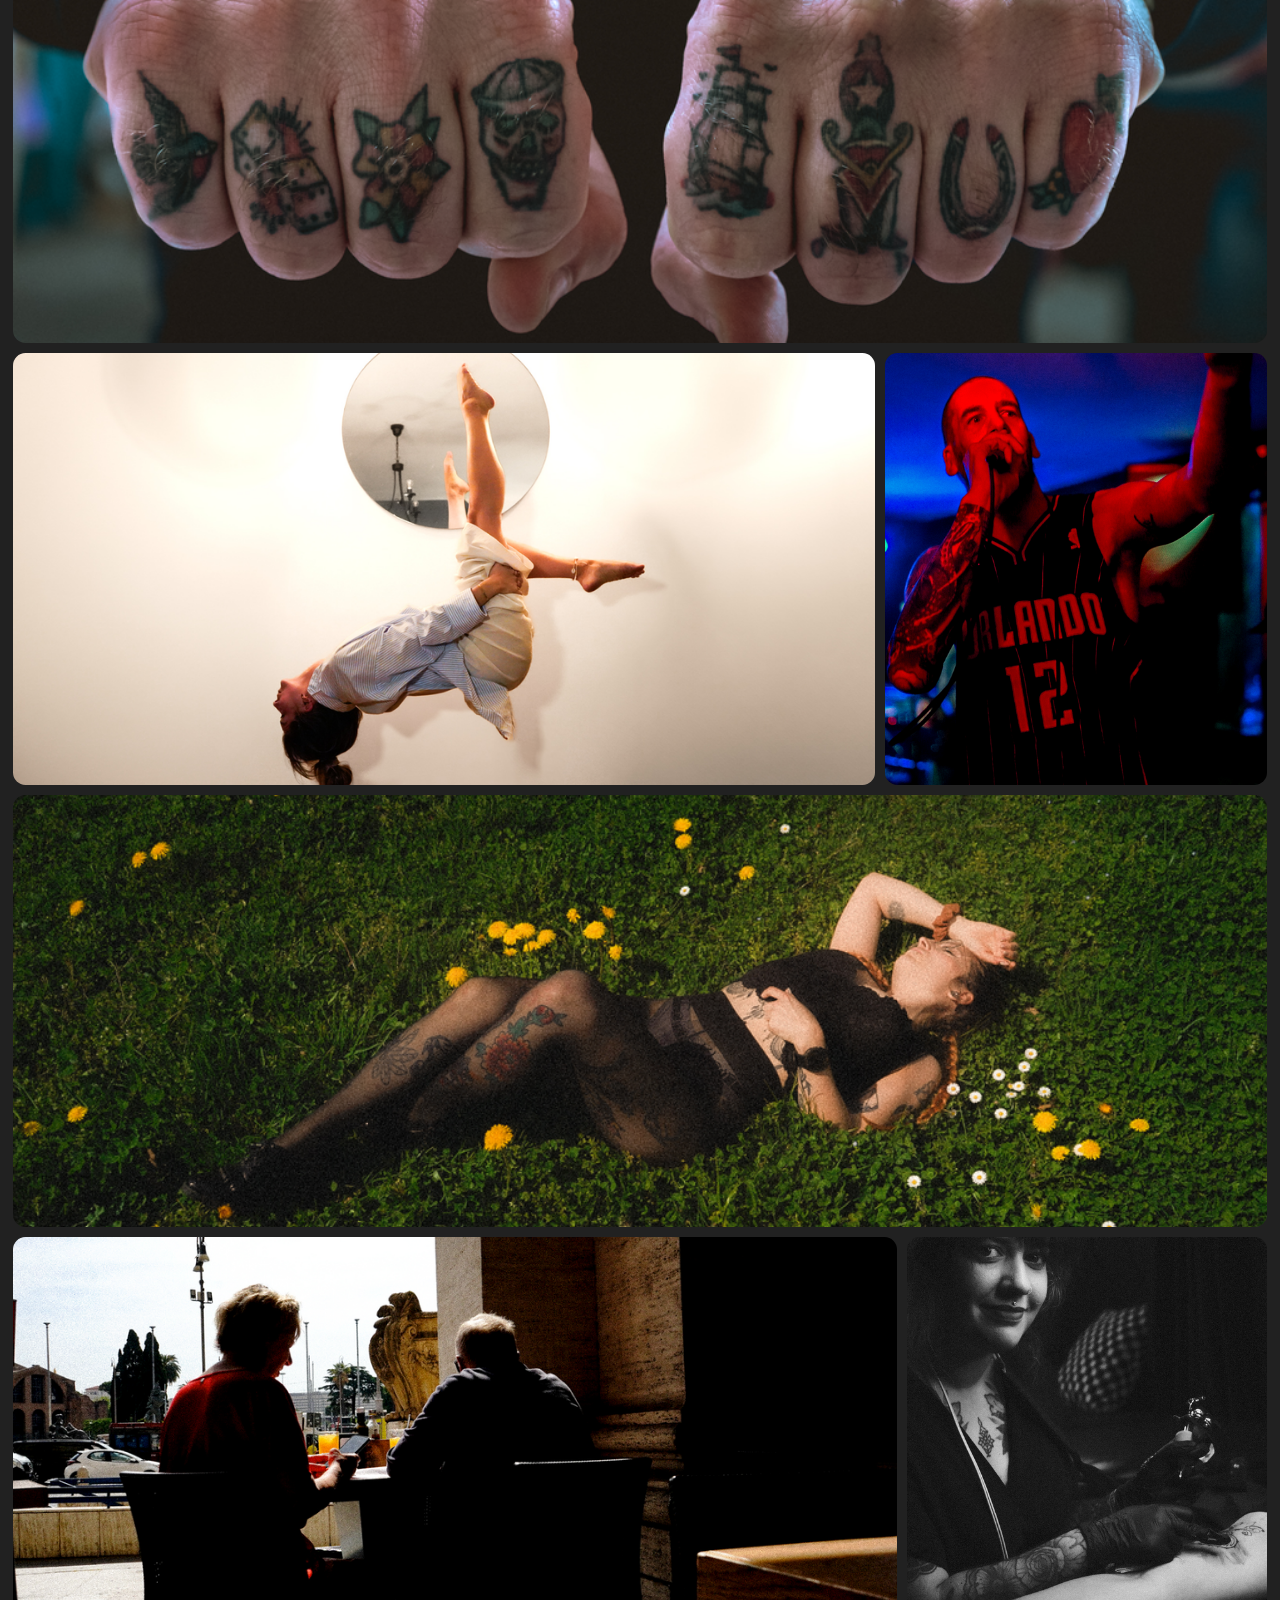
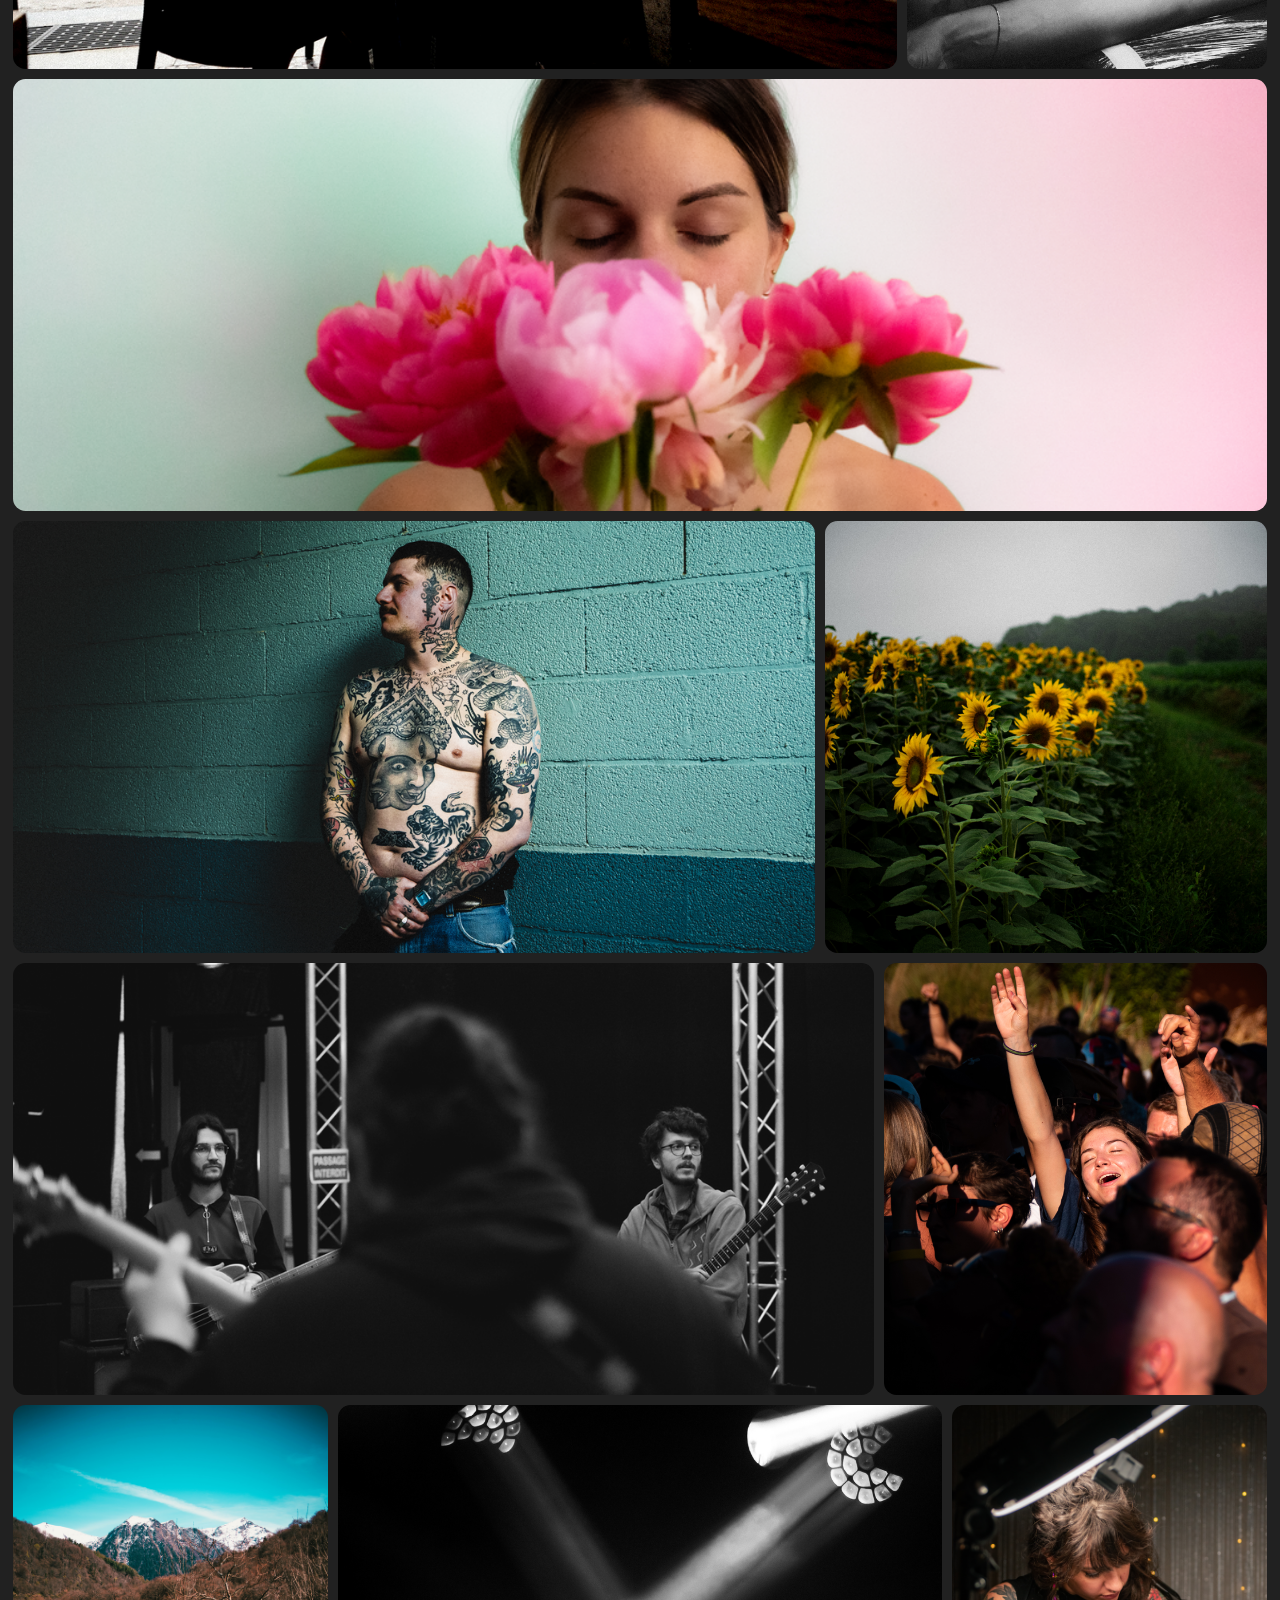
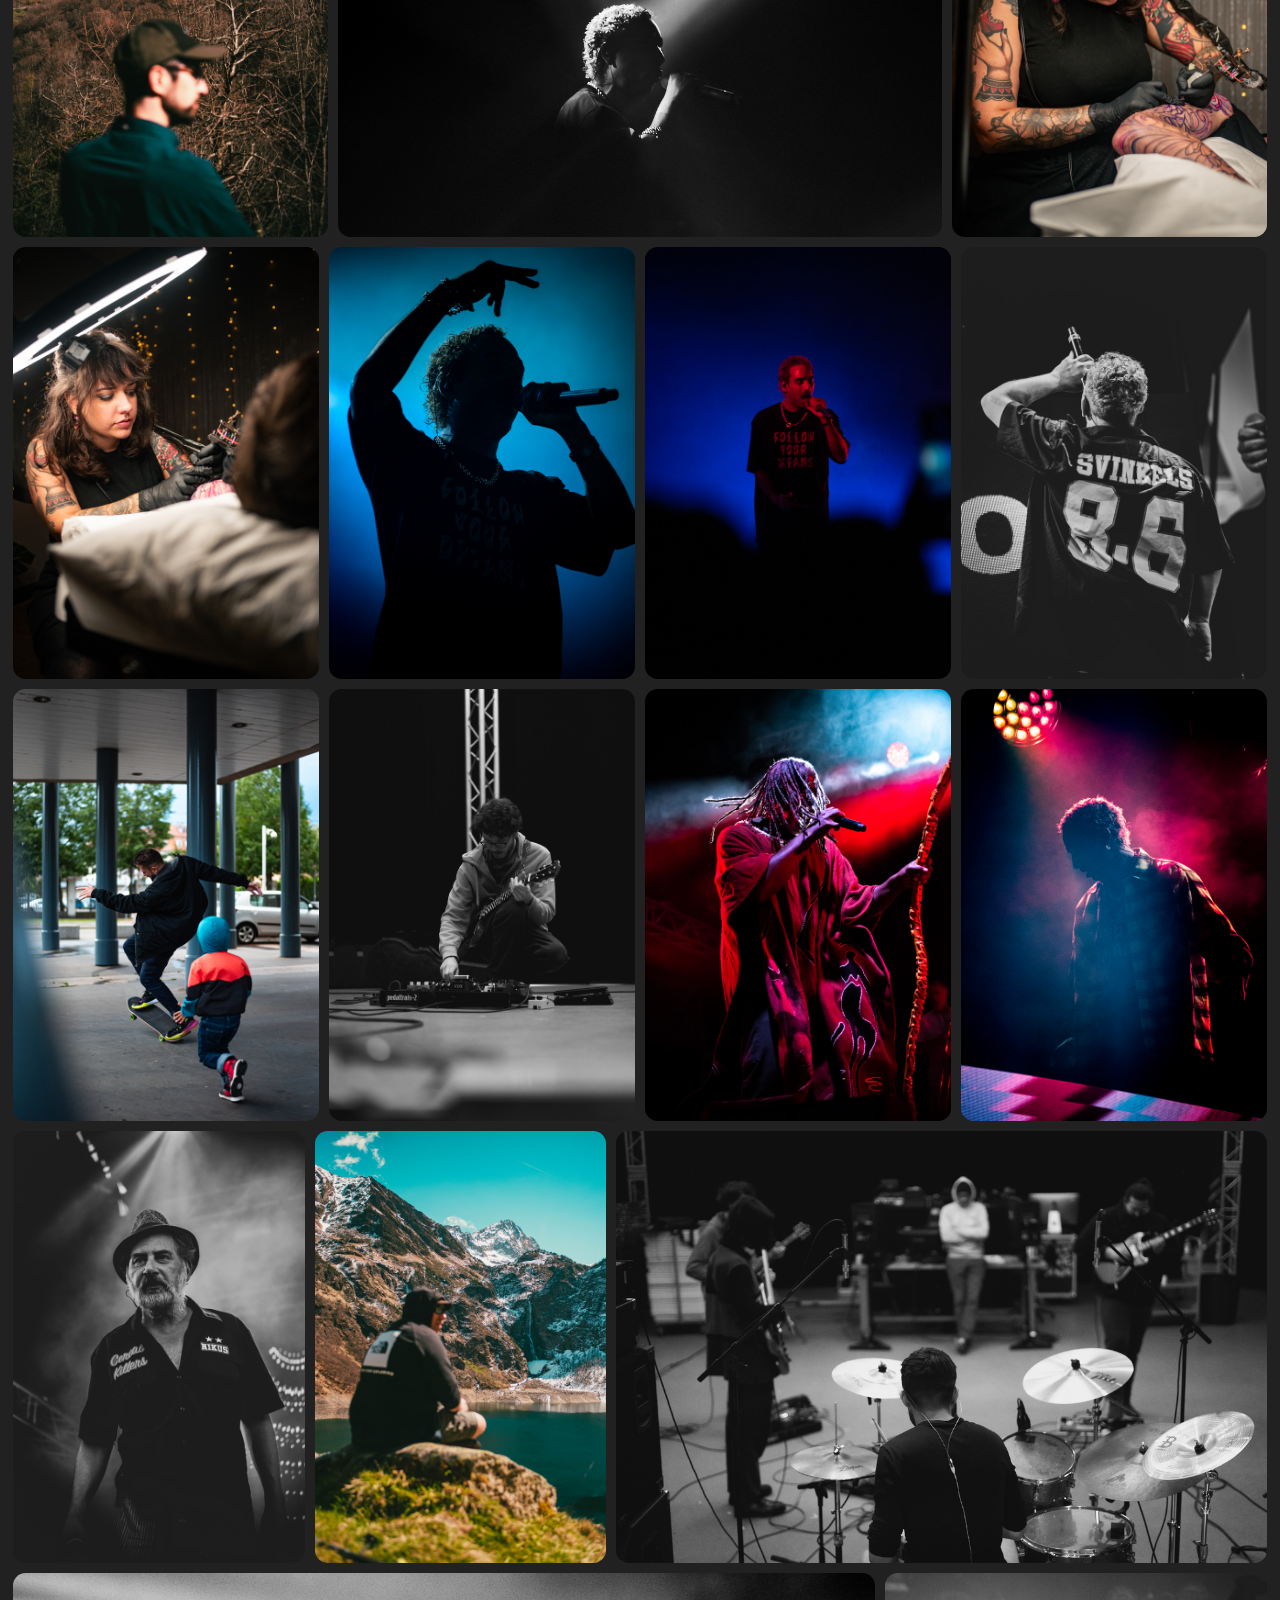
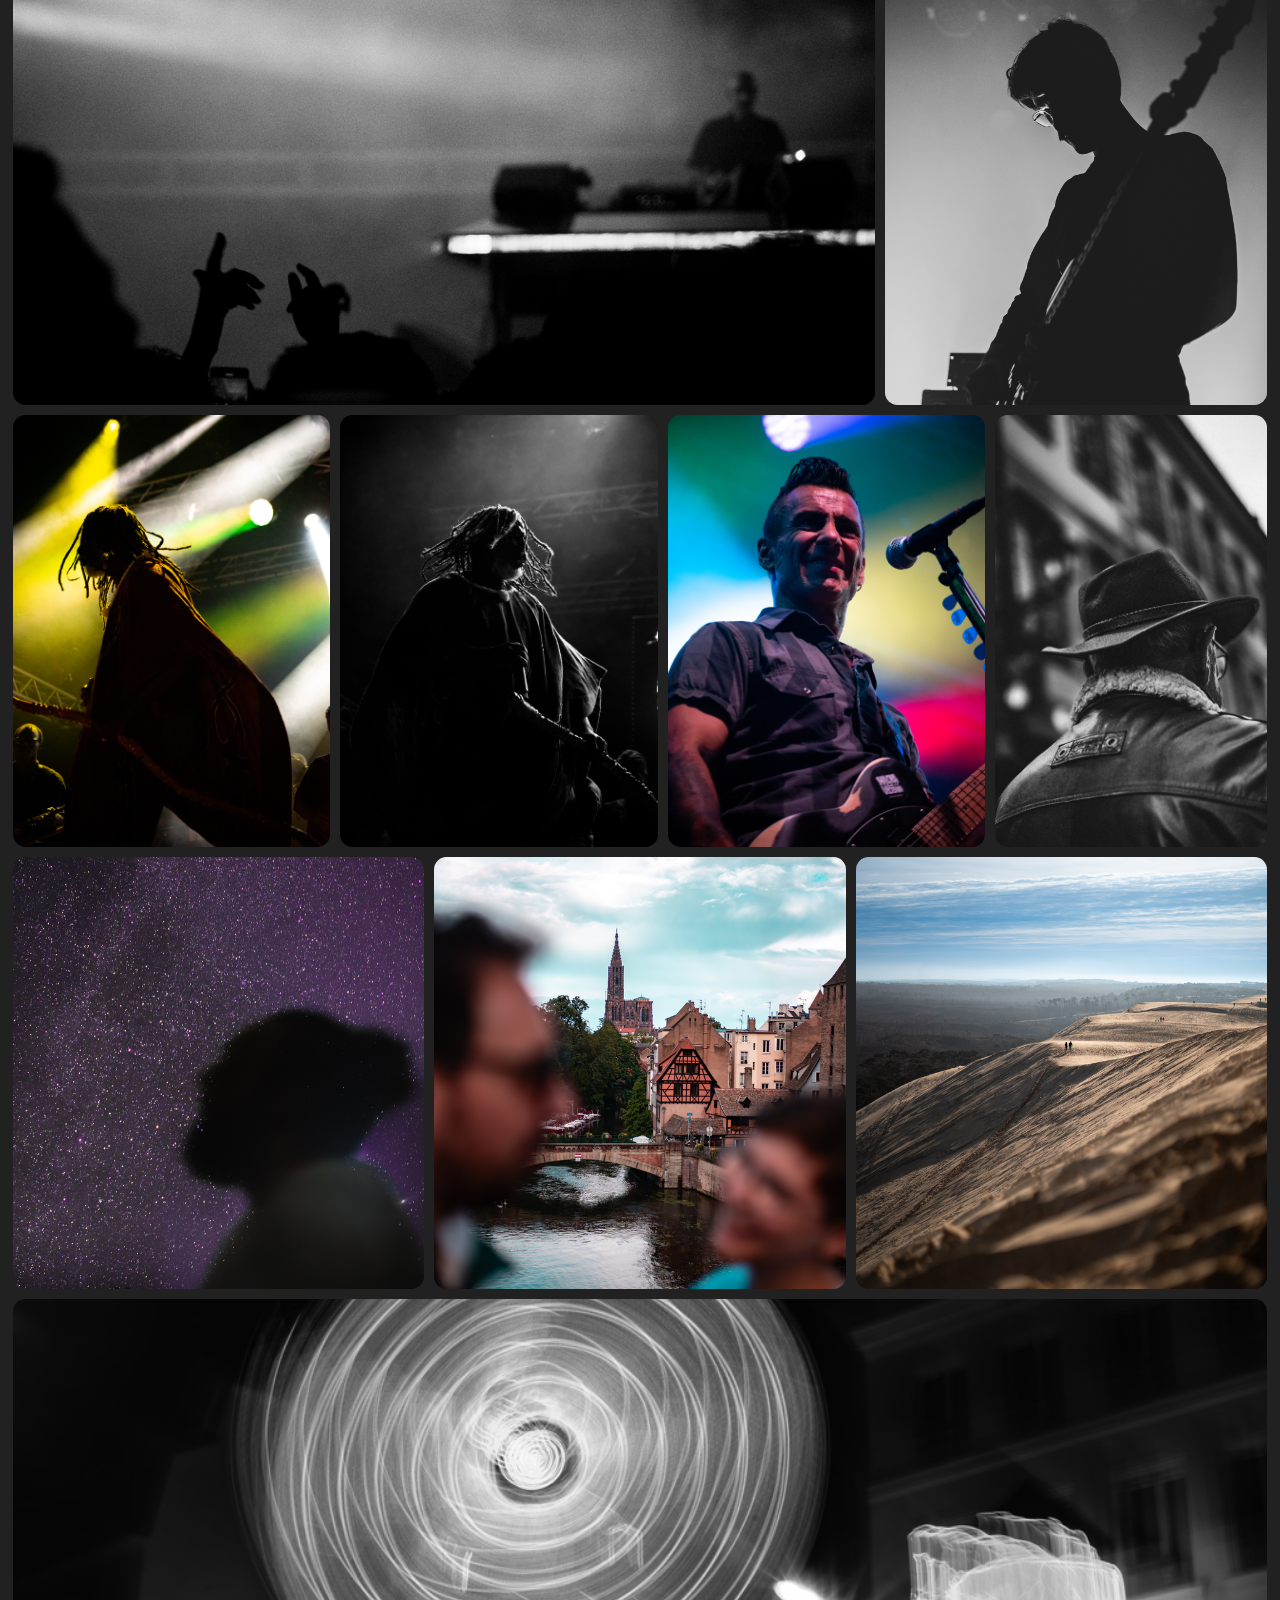
==== commit 04161637: "feat: improve general behavior" ====
--- a/index.html
+++ b/index.html
@@ -8,12 +8,12 @@
         </style>
         <meta name="viewport" content="width=device-width, initial-scale=1.0">
         <title>WillCutting Photography</title>
-        <link rel="icon" type="image/x-icon" href="./Assets/favicon.png">
+        <link rel="icon" type="image/x-icon" href="./assets/favicon.png">
 
         <!-- Instagram -->
         <meta property="og:title" content="WillCutting Photography">
         <meta property="og:description" content="Photographe street, portrait et concert. Découvrez mon portfolio.">
-        <meta property="og:image" content="./Assets/preview.png">
+        <meta property="og:image" content="./assets/preview.png">
         <meta property="og:url" content="https://williampommies.github.io/WillCutting/">
         <meta property="og:type" content="website">
 
@@ -21,7 +21,7 @@
         <meta name="twitter:card" content="summary_large_image">
         <meta name="twitter:title" content="WillCutting Photography">
         <meta name="twitter:description" content="Photographe street, portrait et concert. Découvrez mon portfolio.">
-        <meta name="twitter:image" content="./Assets/preview.png">
+        <meta name="twitter:image" content="./assets/preview.png">
     </head>
     <body>
         <div id="site-header"></div>
@@ -60,7 +60,7 @@
             <div class="section" id="about">
                 <h2>About Me</h2>
                 <div>
-                    <img src="./Assets/pp.png">
+                    <img src="./assets/pp.png">
                     <div>
                         <p>
                             Arttiré par l'objectif depuis l'adolescence, armé de mon compact Samsung à essayer de travailler mes compositions sans
--- a/style.css
+++ b/style.css
@@ -9,13 +9,27 @@
     font-family: "Elms Sans", system-ui, 'Open Sans';
     font-weight: normal;
     margin: 0;
+    min-height: 100vh;
+    min-height: 100dvh;
+    display: flex;
+    flex-direction: column;
     &.modal-open {
         overflow: hidden;
     }
 }
 
+main,
+.main {
+    flex: 1 0 auto; /* prend tout l'espace restant, ne se compresse jamais */
+}
+
+
+footer {
+    flex-shrink: 0;
+}
+
 header{
-    margin: 0 auto;
+    margin: 0;
     align-items: center;
     text-align: center;
     display: flex;
@@ -47,23 +61,23 @@
     max-width: max-content;
     align-items: center;
 
-    a {
-        color: #fff;
-        text-decoration: none;
-        border: 1px #fff solid;
-        padding: 12px;
-        min-width: 50px;
-        text-align: center;
-        border-radius: 12px;
-        display: flex;
-        align-items: center;
-        justify-content: center;
-
-        &:hover {
-            color: #f58e8e;
-        }
-    }
-}
+      a {
+          color: #fff;
+          text-decoration: none;
+          border: 1px #fff solid;
+          padding: 12px;
+          min-width: 50px;
+          text-align: center;
+          border-radius: 12px;
+          display: flex;
+          align-items: center;
+          justify-content: center;
+
+          &:hover {
+              color: #f58e8e;
+          }
+      }
+  }
 }
 
 #container {
@@ -367,4 +381,88 @@
   .img-ctnr h2 {
     margin: 50px auto 20px auto;
   }
-}+}
+
+
+
+/* Blog */
+.blog-list {
+  margin: 0 70px;
+  #posts {
+    display: flex;
+    flex-flow: row wrap;
+    gap: 50px;
+    .post-card {
+      color: #fff;
+      img {
+        width: 100%;
+        max-height: 150px;
+        object-fit: cover;
+    }
+    } 
+  }
+}
+
+.post-card {
+    position: relative;
+    display: flex;
+    align-items: flex-end;
+    min-height: 260px;
+    width: 330px;
+    overflow: hidden;
+    background-color: #111;
+    background-size: cover;
+    background-position: center;
+    text-decoration: none;
+    border-radius: 25px;
+}
+
+.post-card > div {
+    position: relative; /* passe au-dessus du dégradé */
+    padding: 1rem;
+}
+
+/* Cover présente : texte clair + dégradé pour garder le texte lisible */
+.post-card.has-cover {
+    color: #fff;
+}
+
+.post-card.has-cover::before {
+    content: "";
+    position: absolute;
+    background: linear-gradient(to top, rgba(0, 0, 0, 0.95), rgba(0, 0, 0, 0.1));
+    inset: 0;
+}
+
+.blogArticle {
+  max-width: 80%;
+  margin: auto auto 50px auto;
+  img.blogBanner {
+    width: 100%;
+  }
+  a.blogLink {
+      color: #fff;
+      text-decoration: none;
+      border: 1px #fff solid;
+      padding: 12px;
+      min-width: 50px;
+      text-align: center;
+      border-radius: 12px;
+      display: flex;
+      align-items: center;
+      justify-content: center;
+      max-width: 150px;
+      margin: auto;
+  }
+  div.galery {
+    display: flex;
+    flex-flow: row wrap;
+    justify-content: center;
+    gap: 30px;
+    img {
+      max-width: 600px;
+      object-fit: contain;
+    }
+  }
+}
+
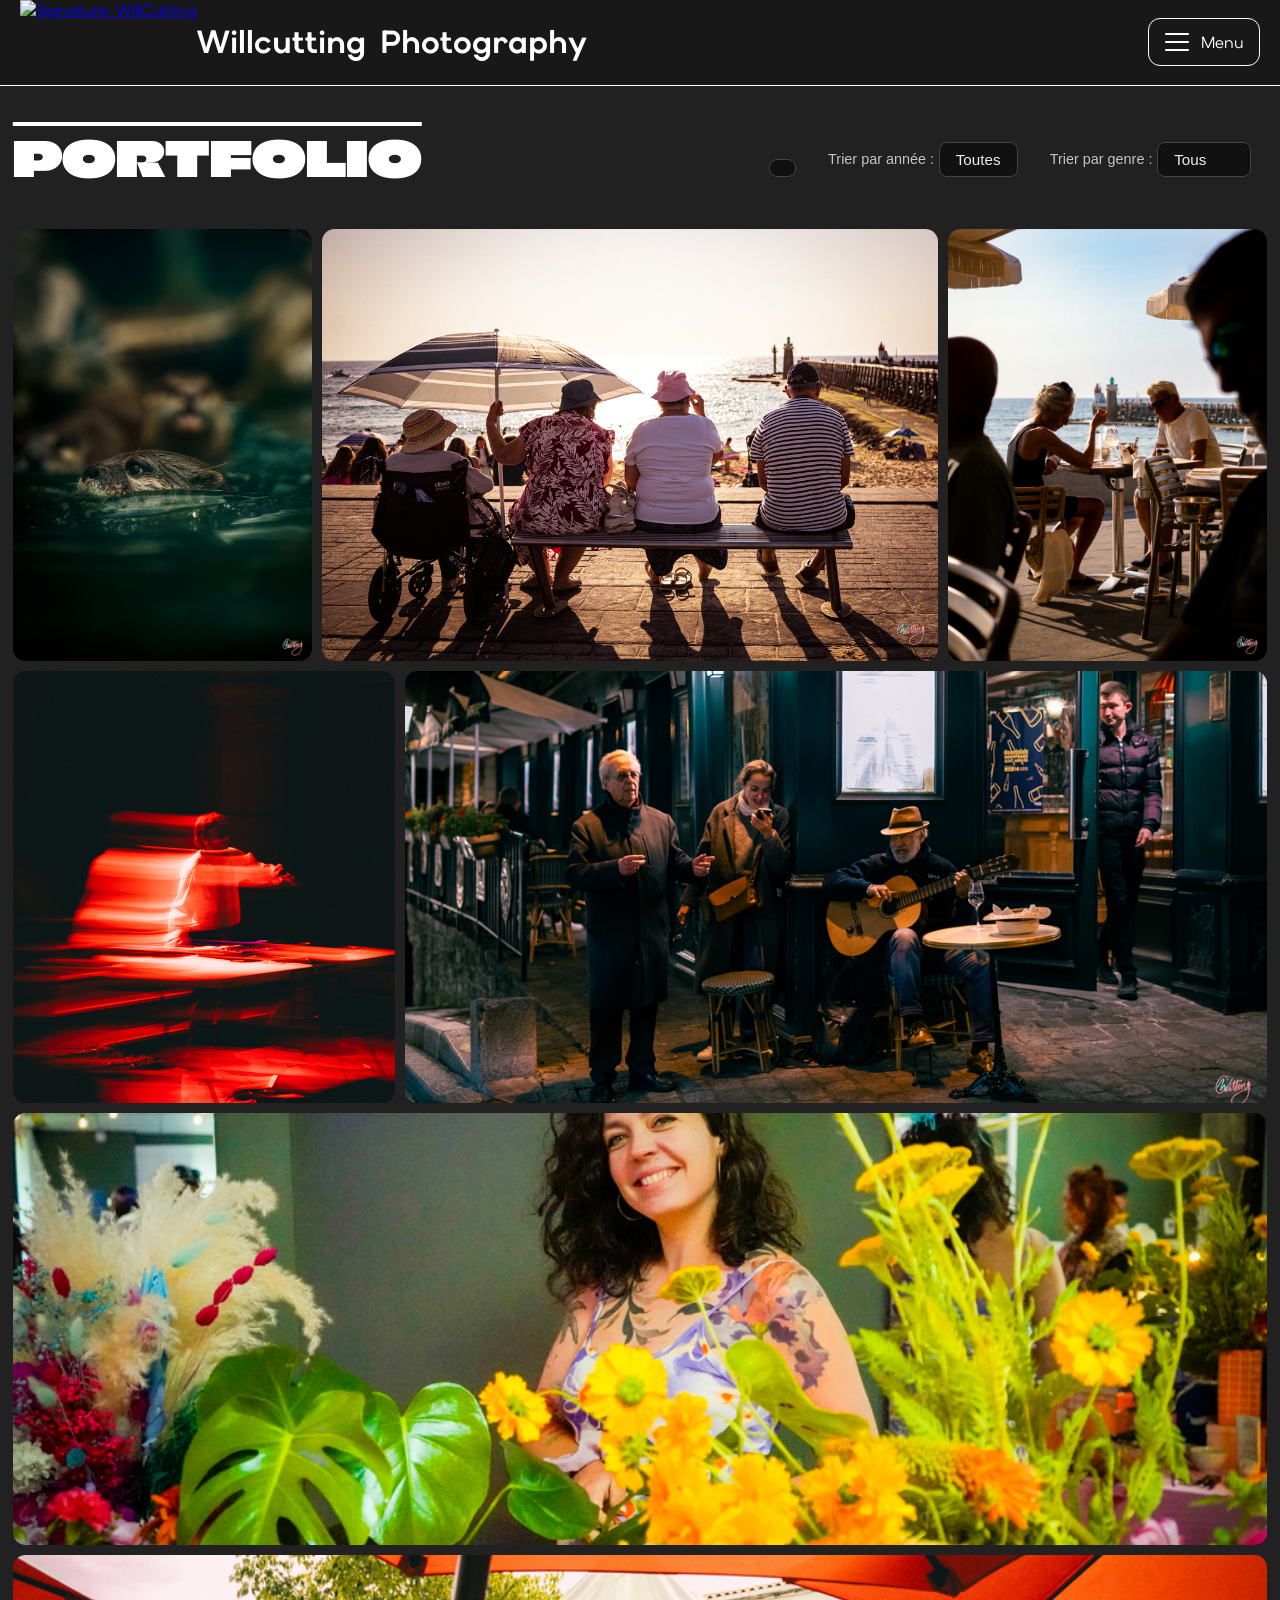
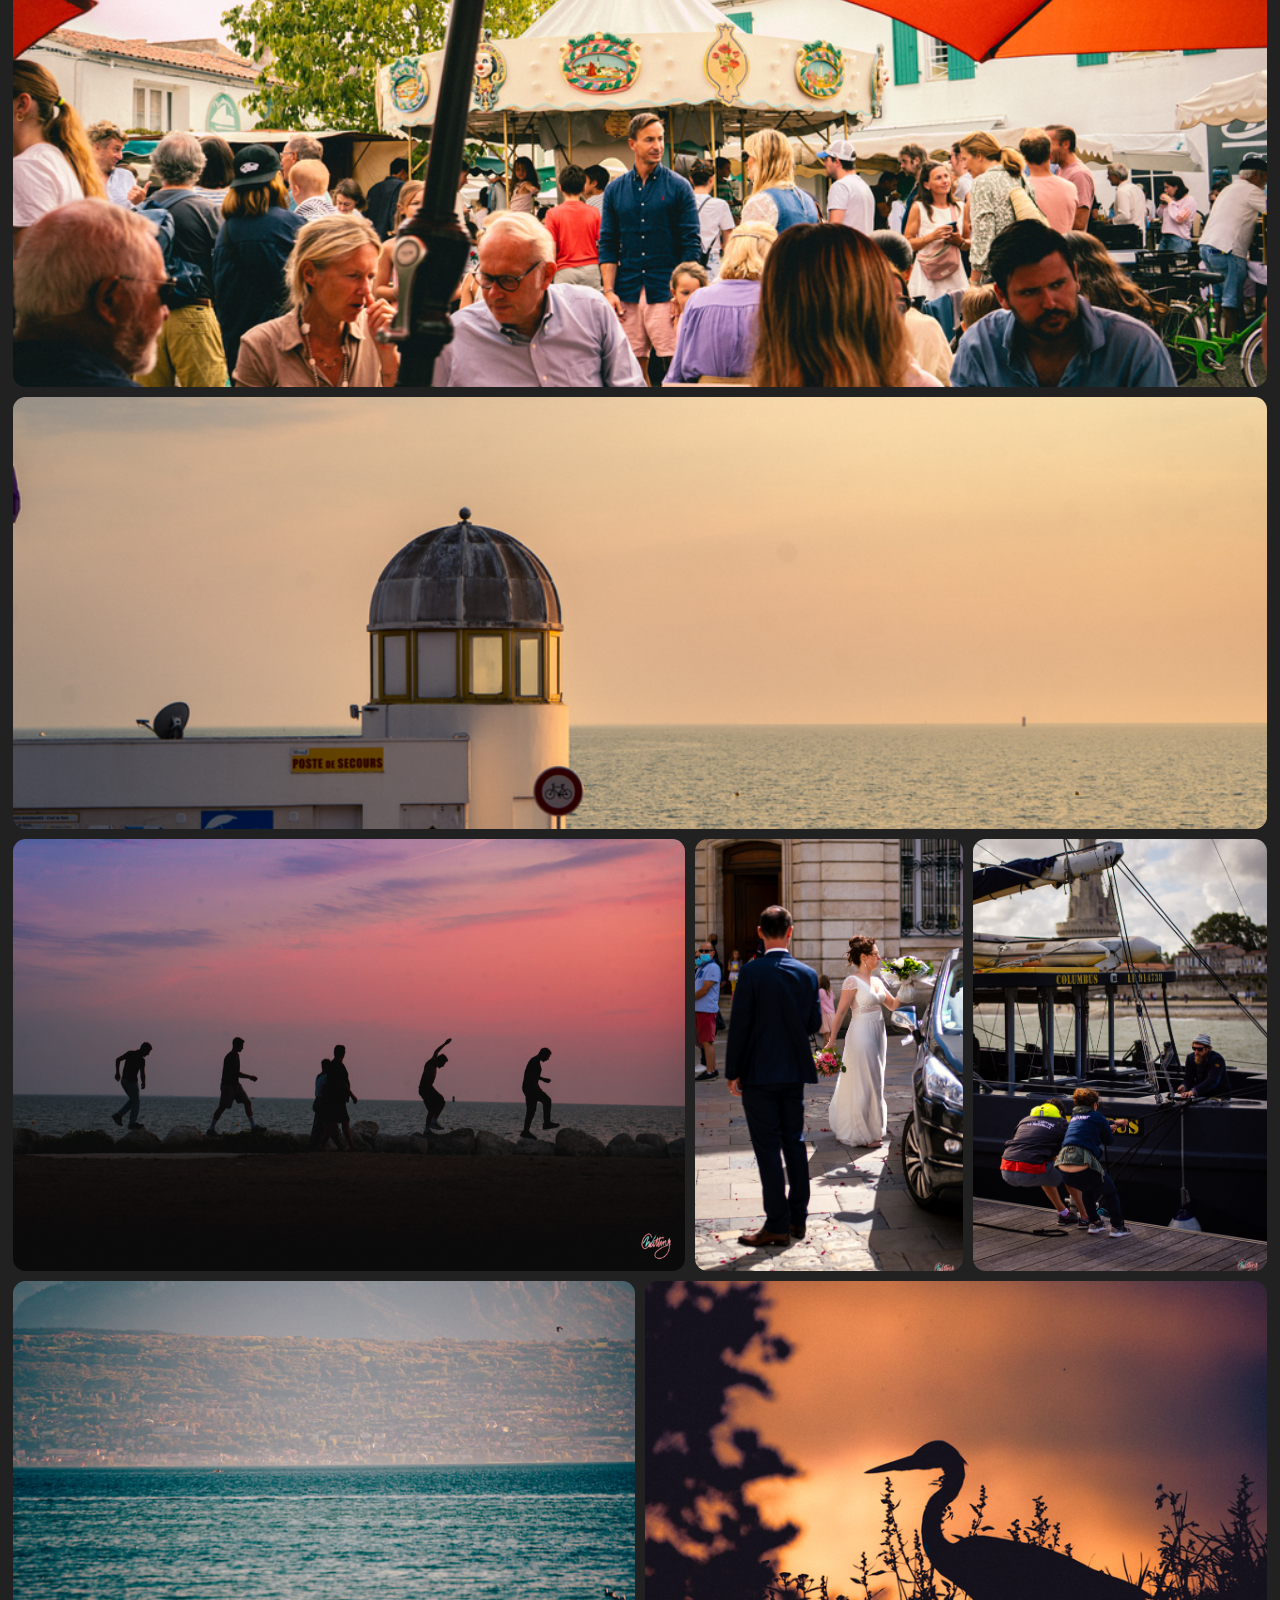
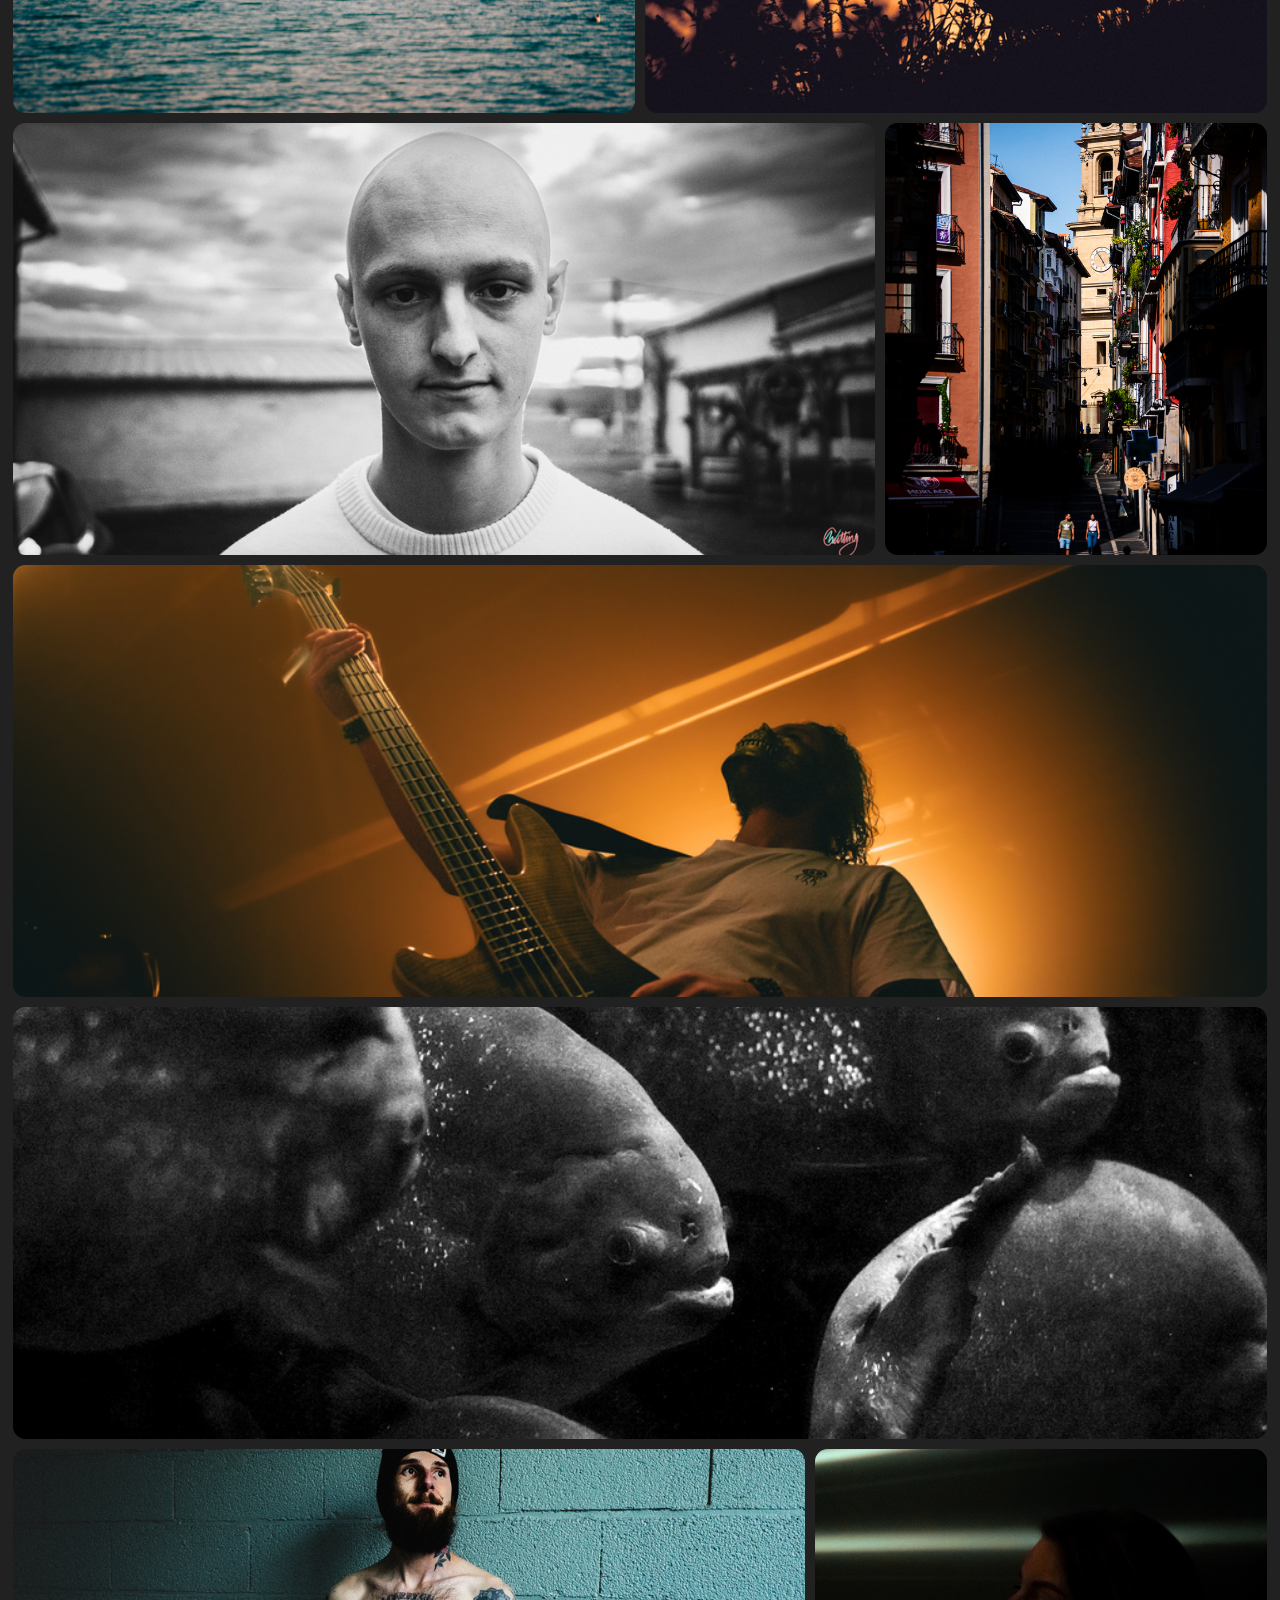
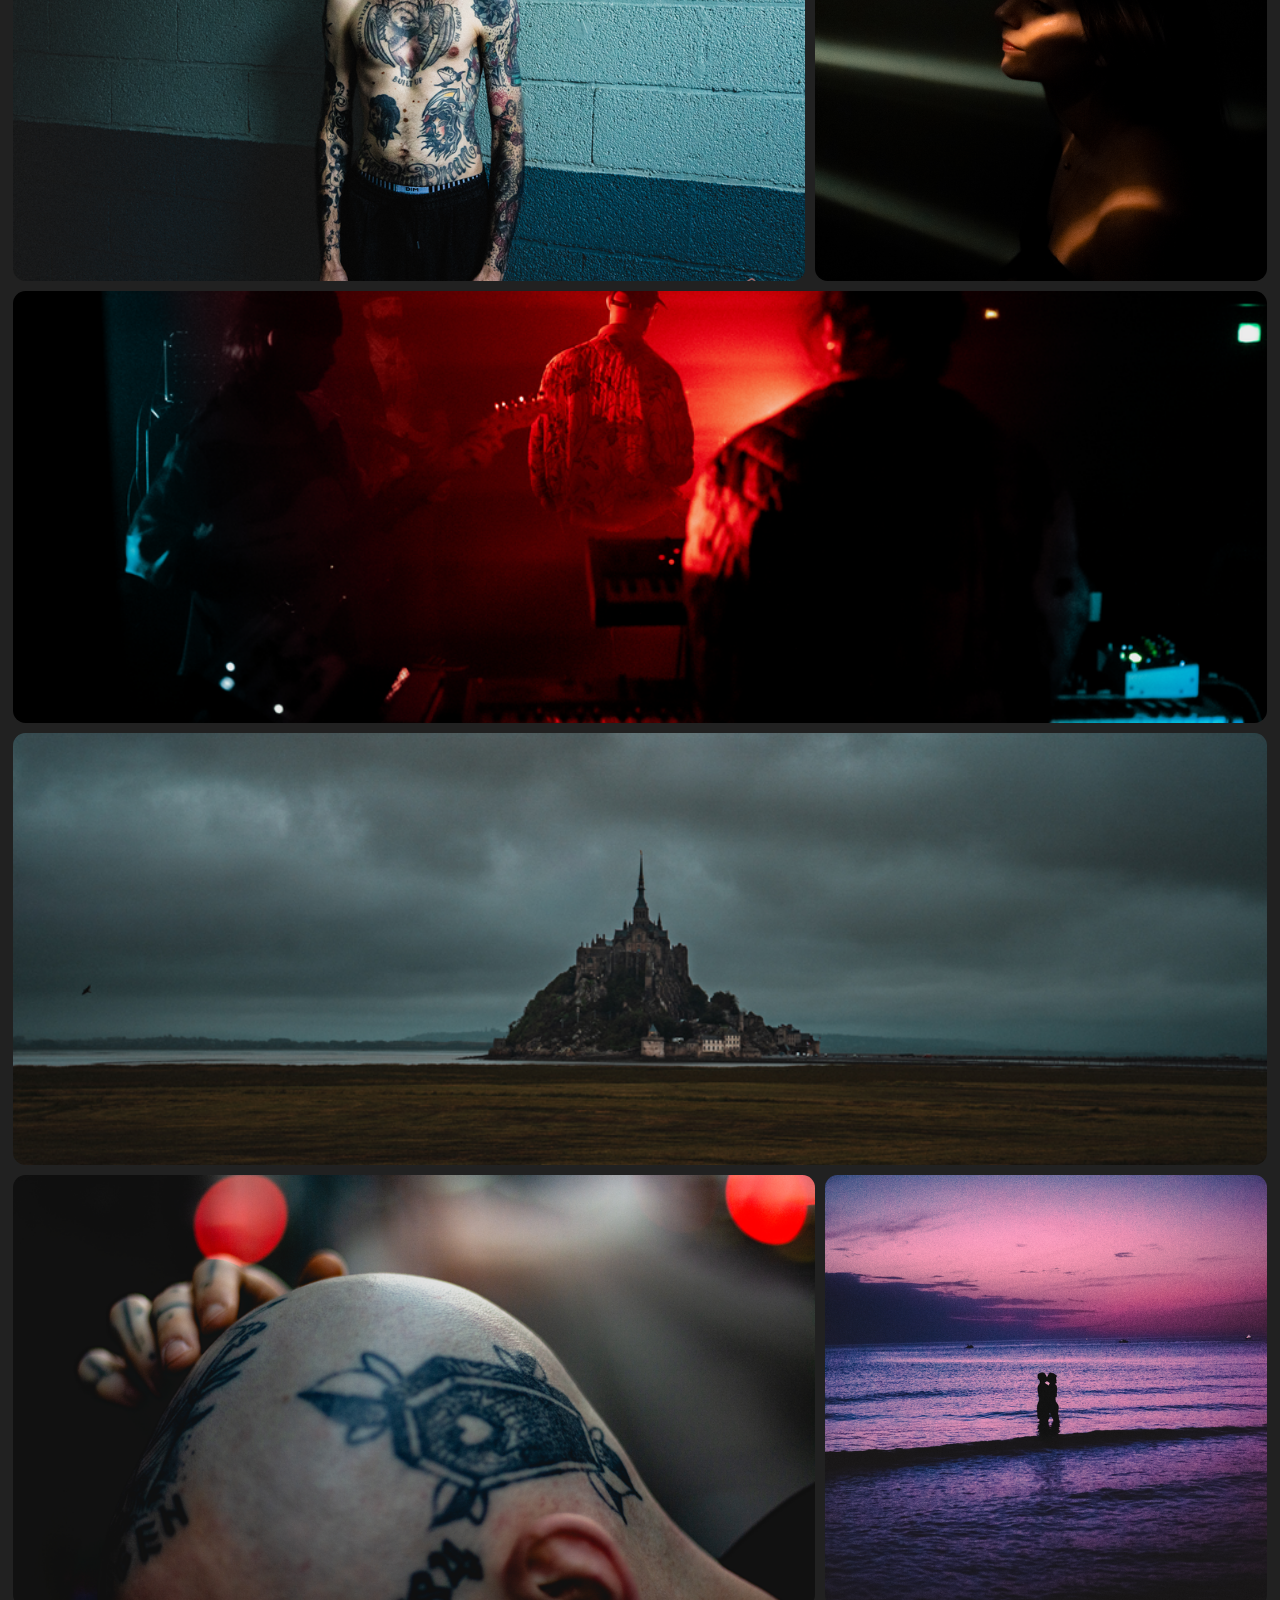
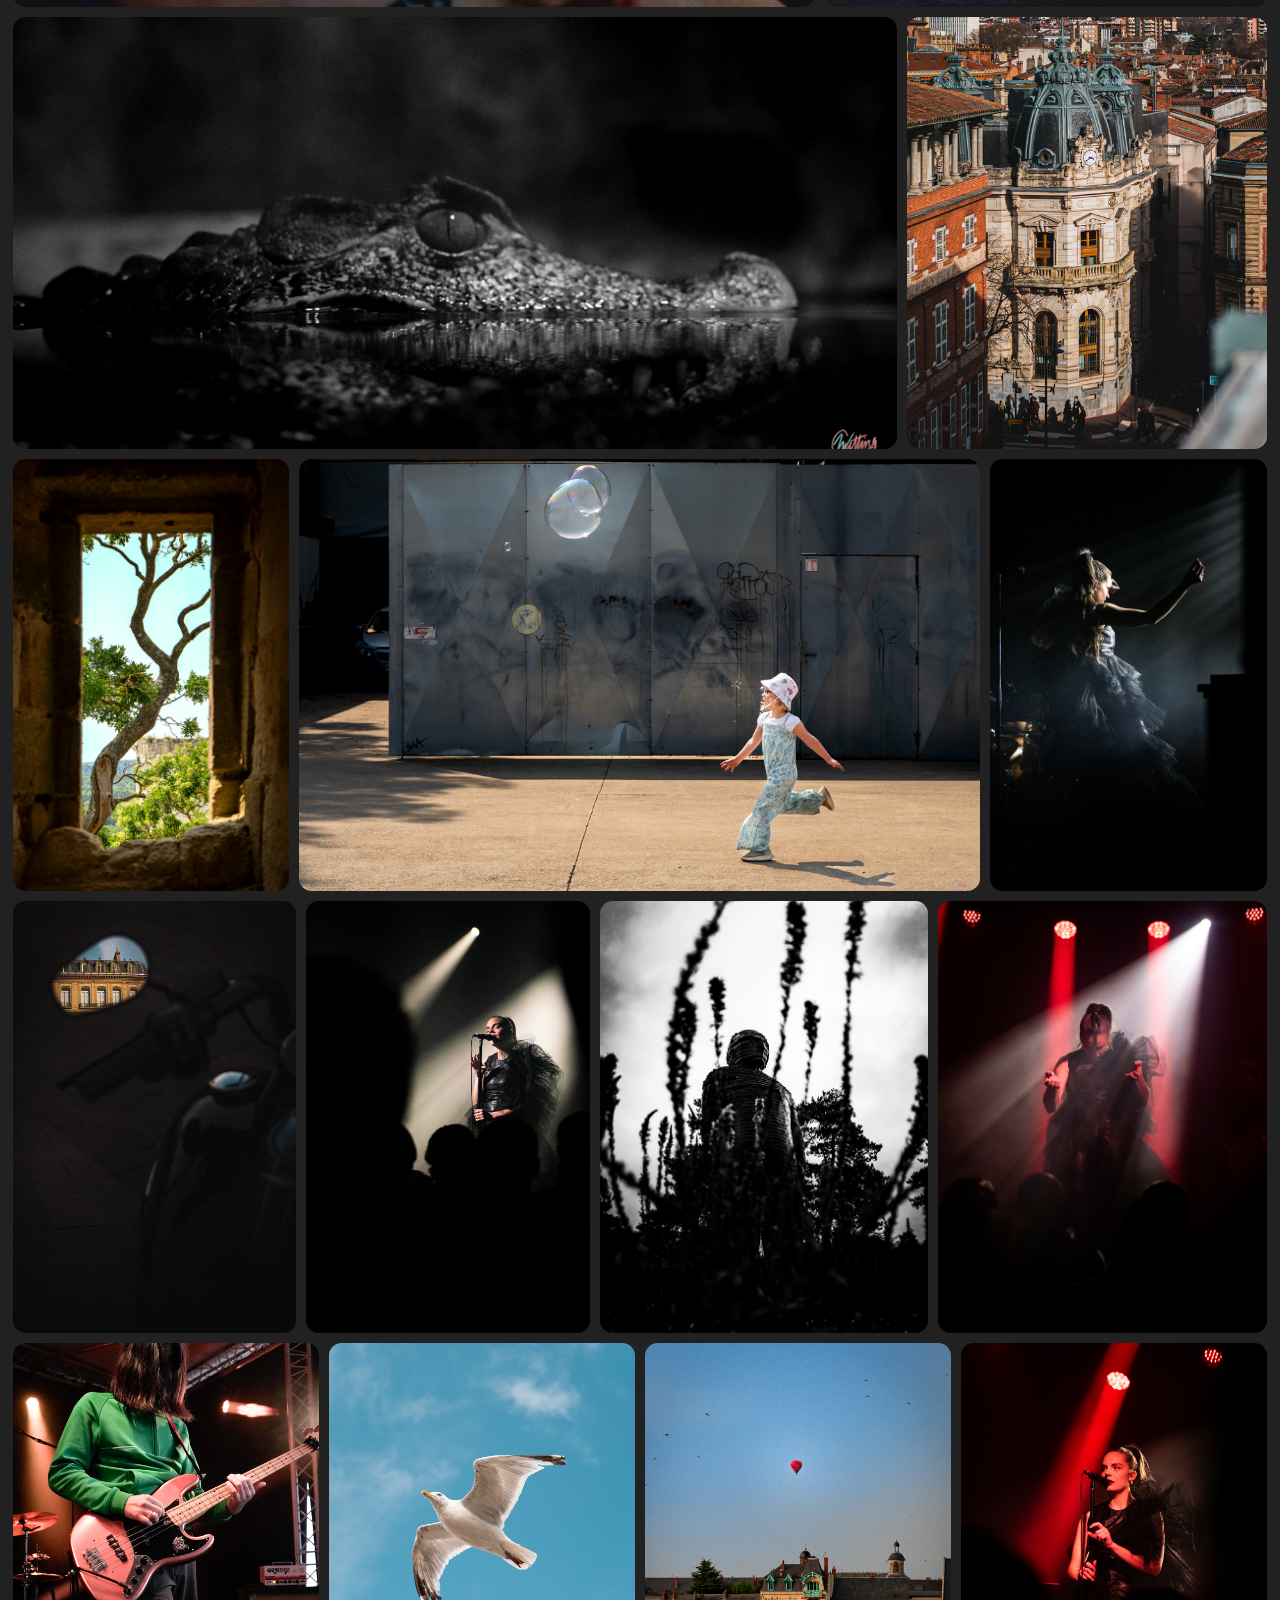
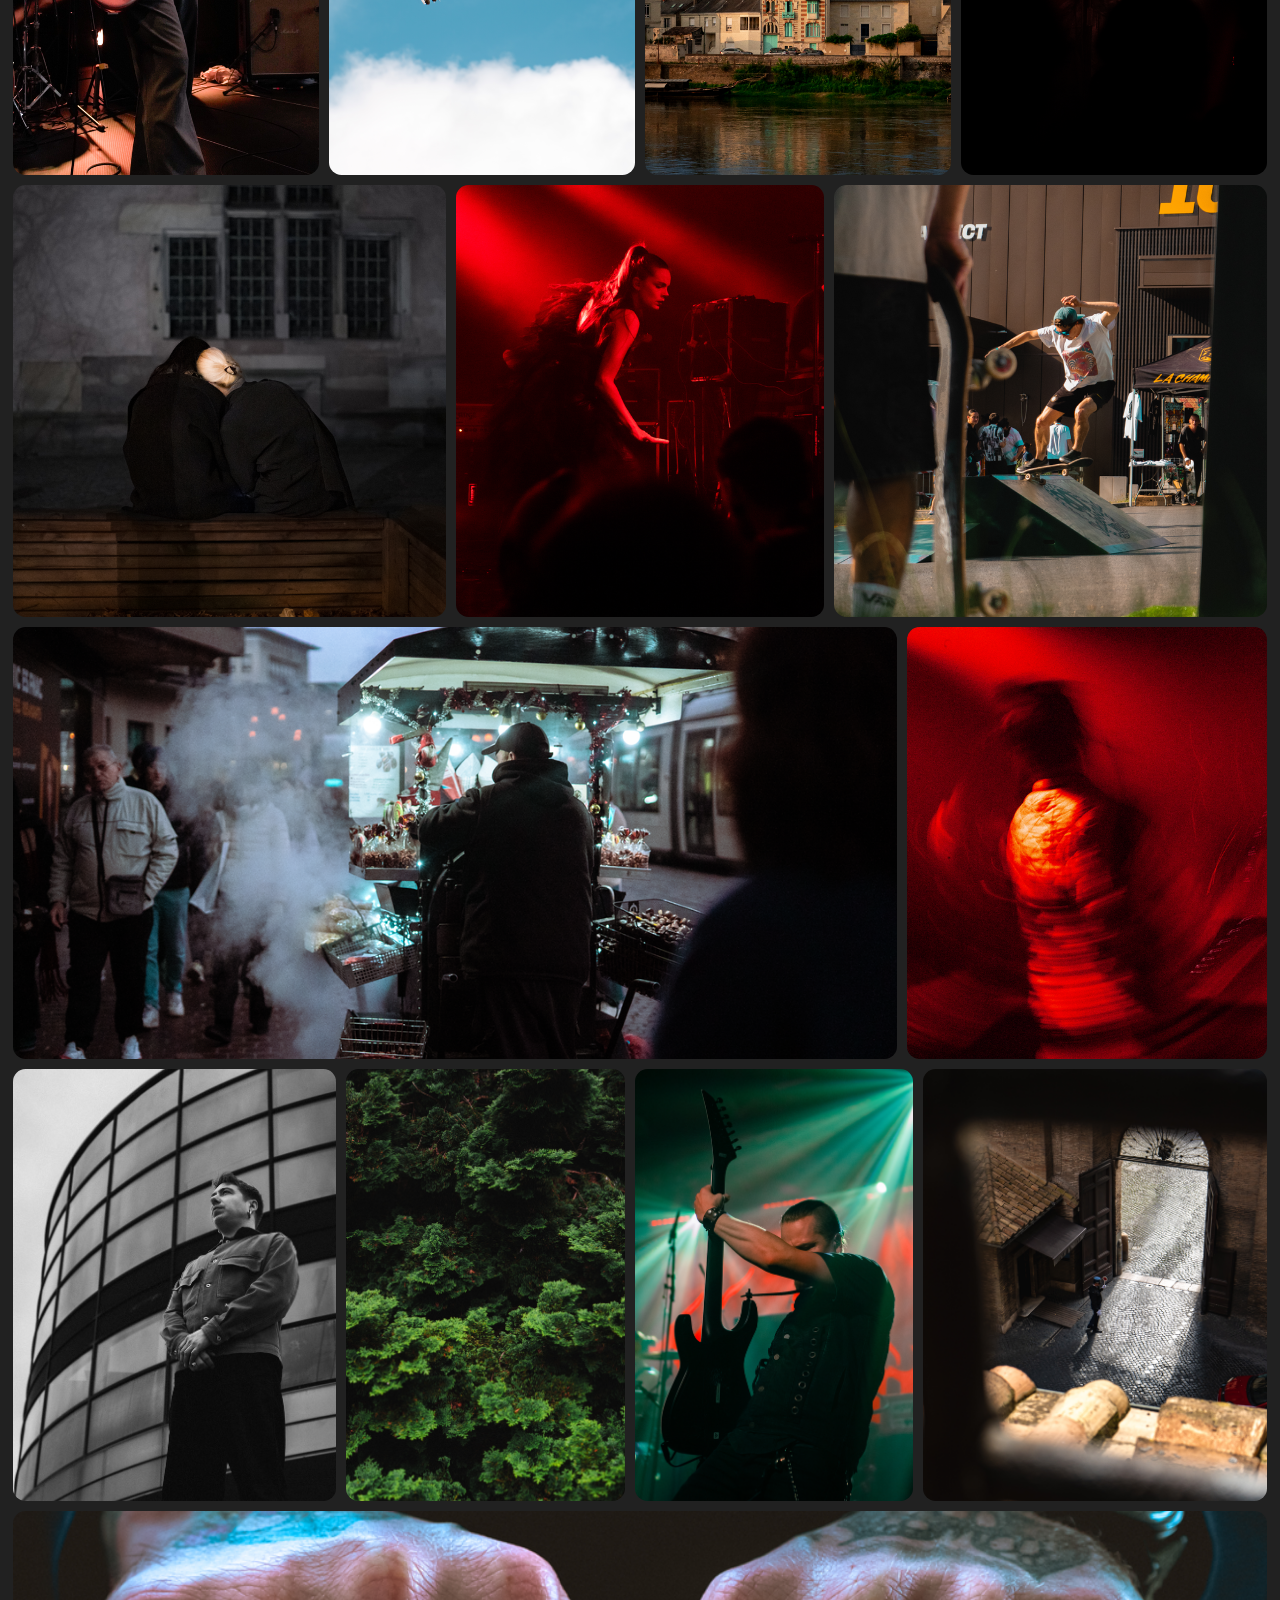
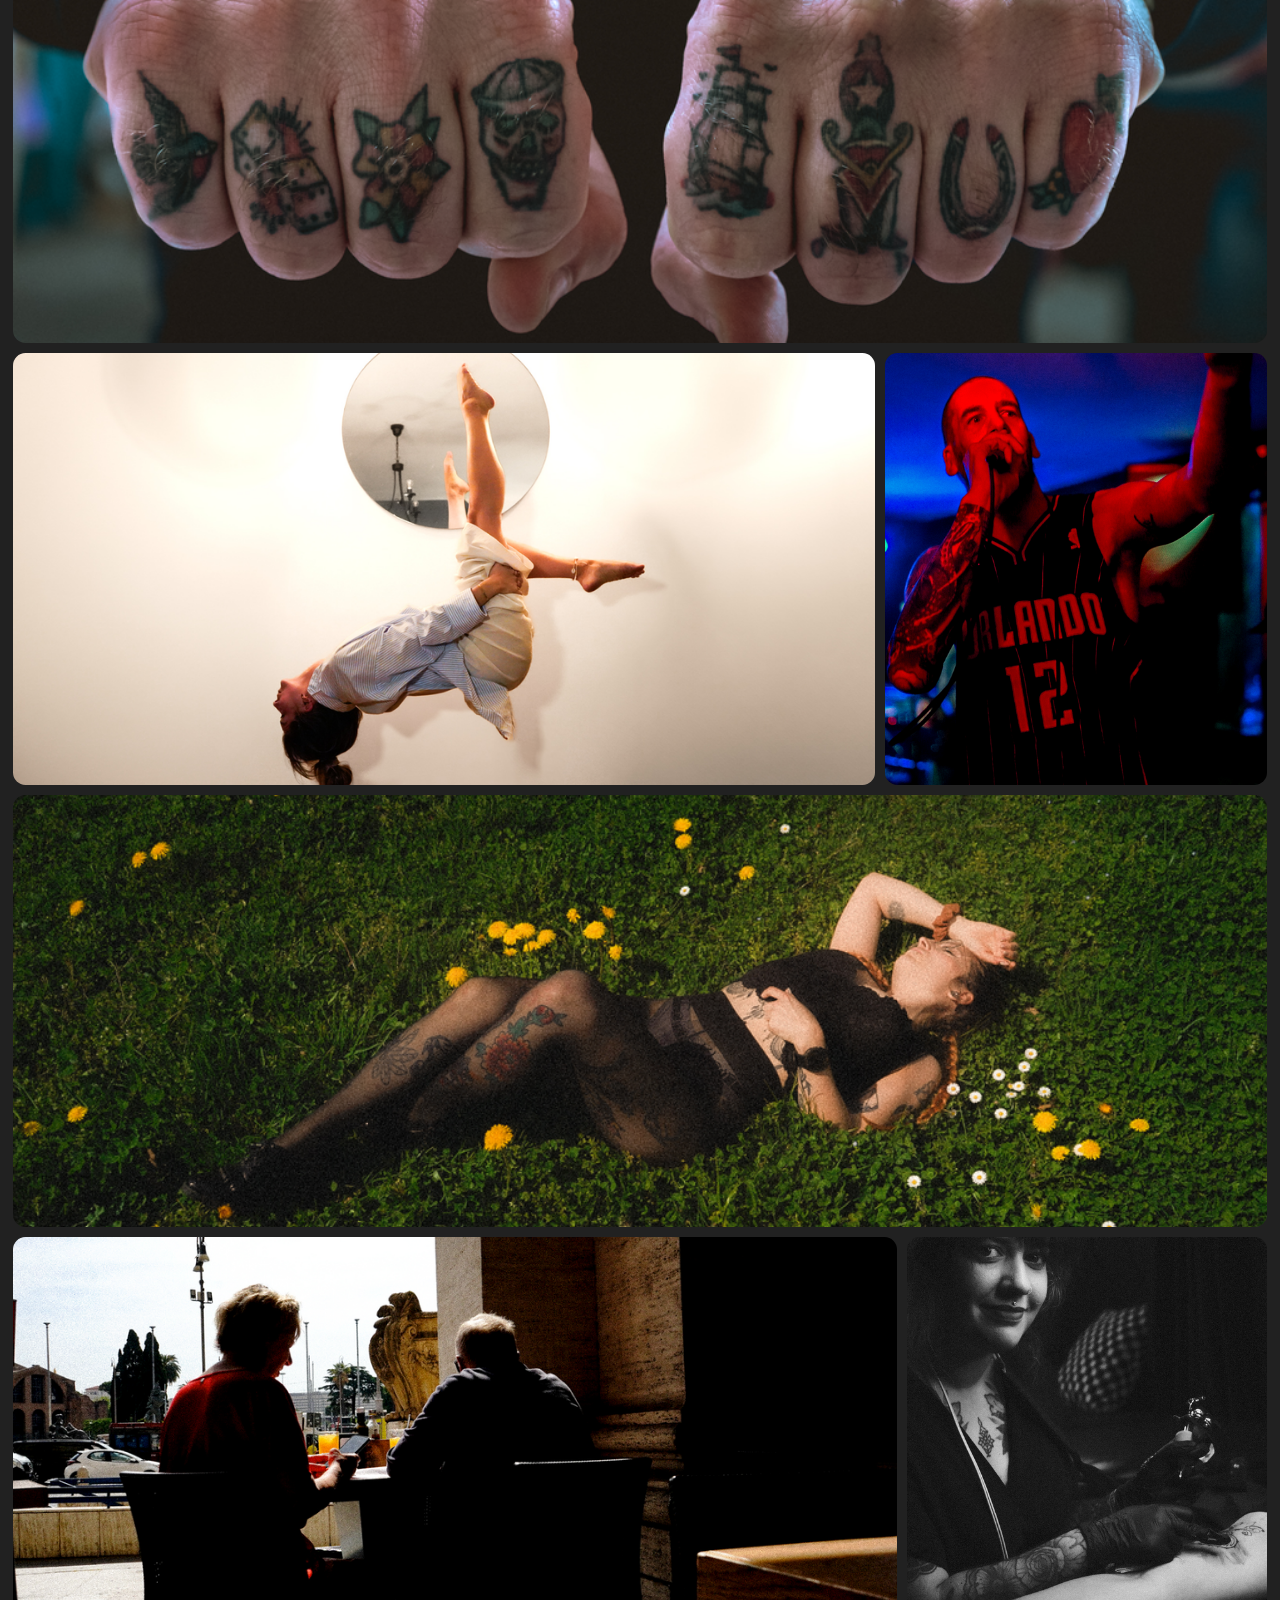
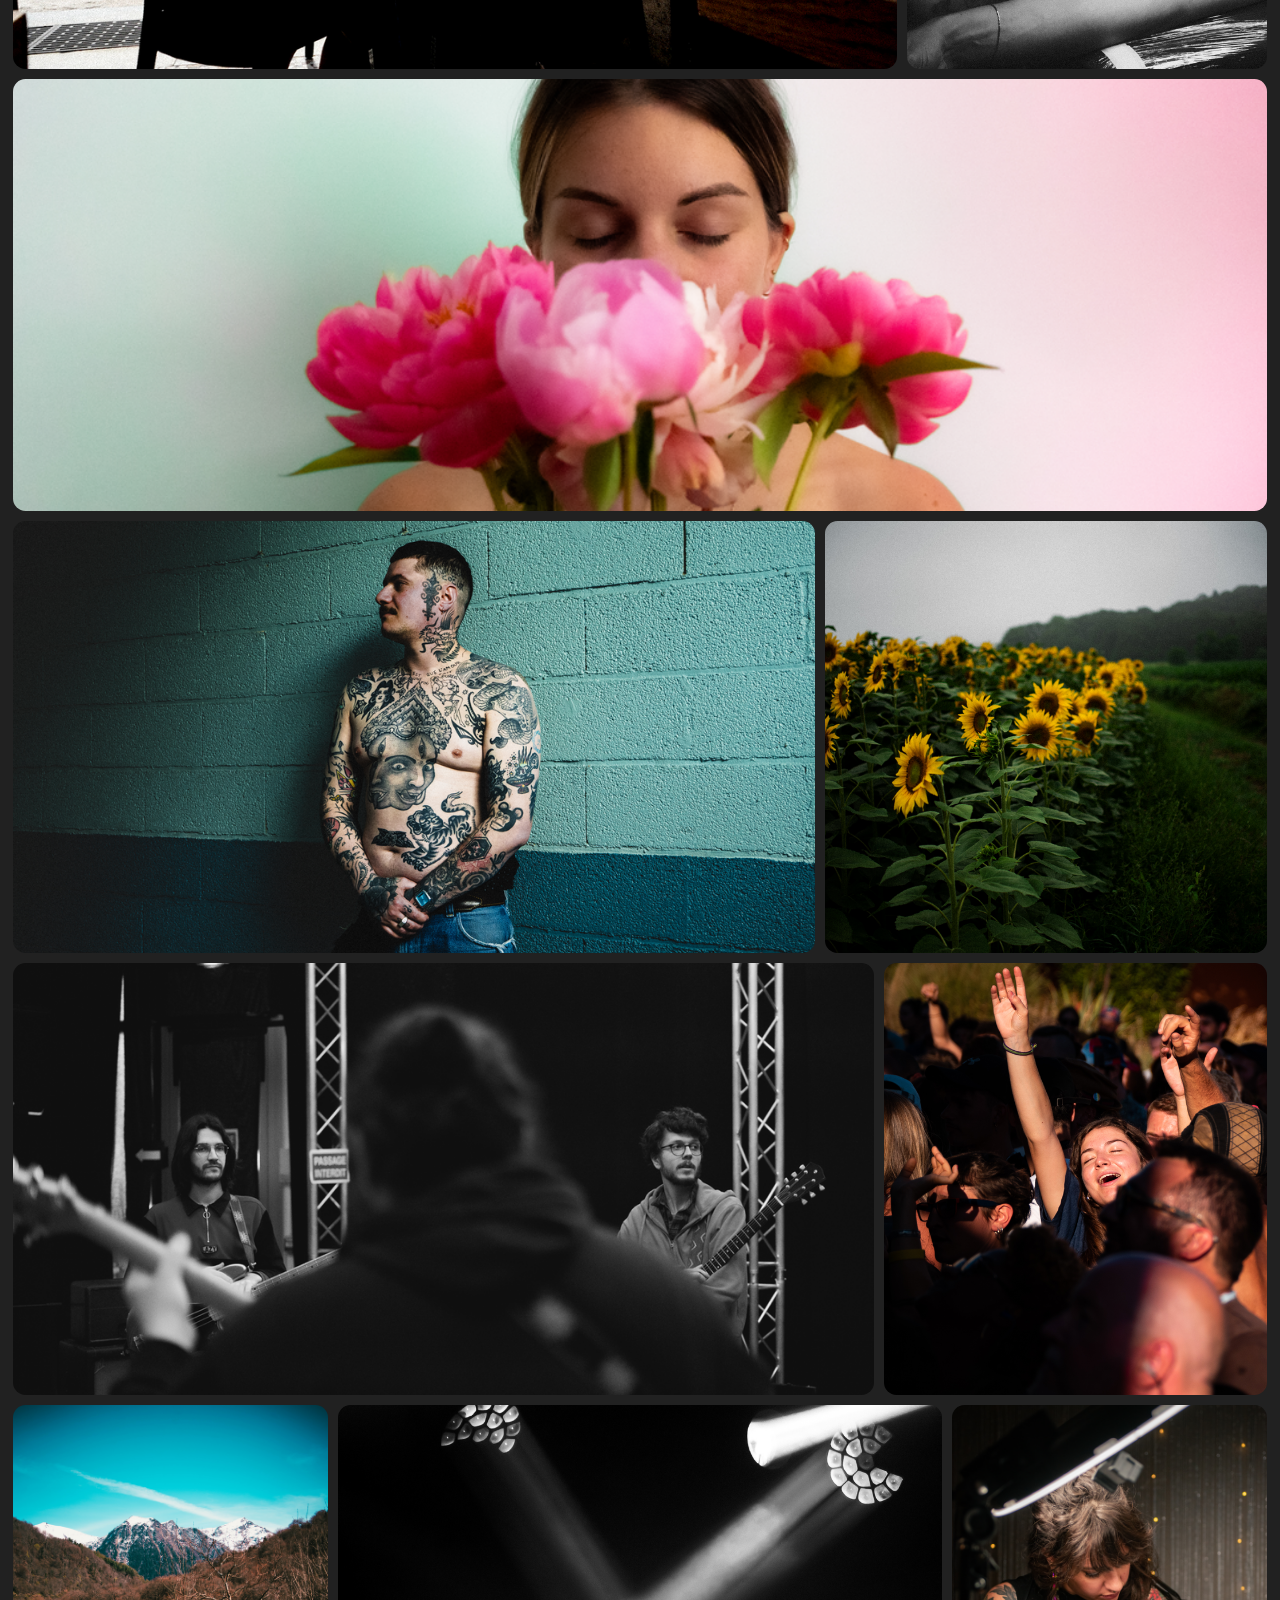
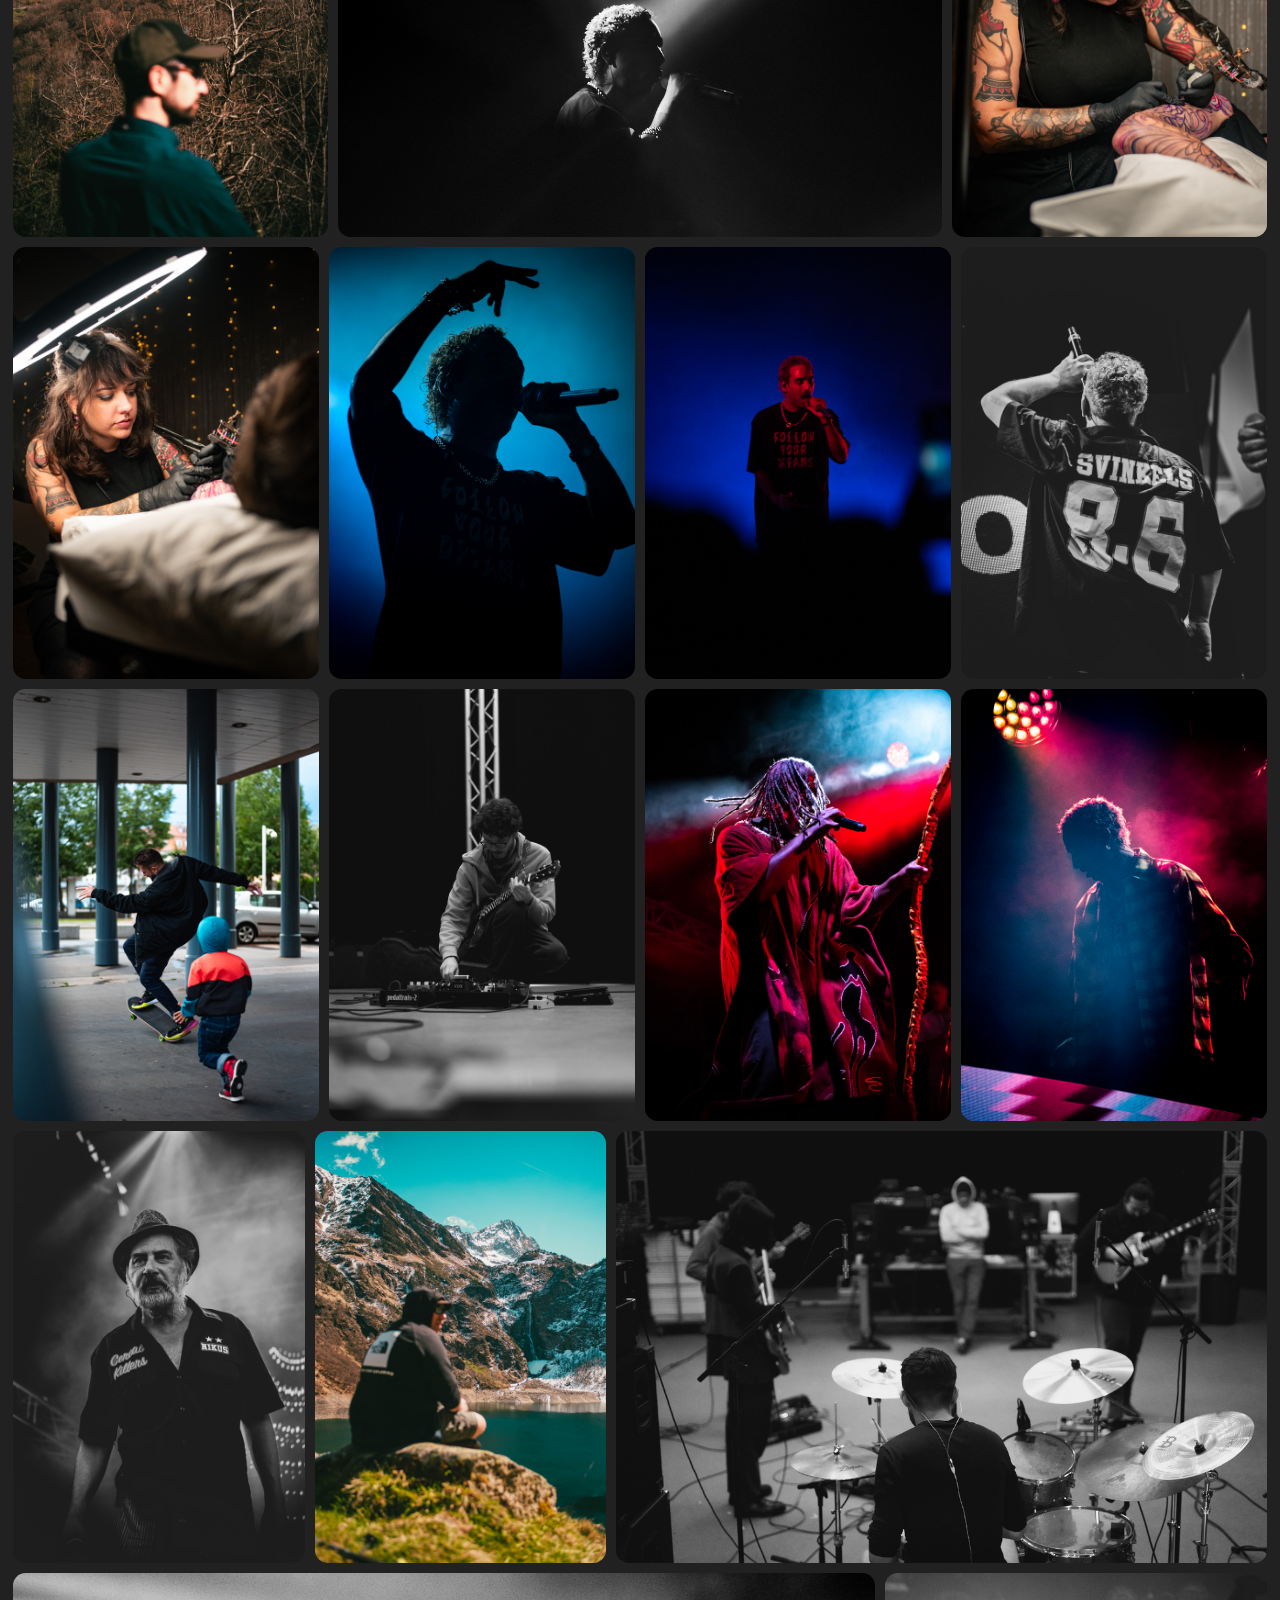
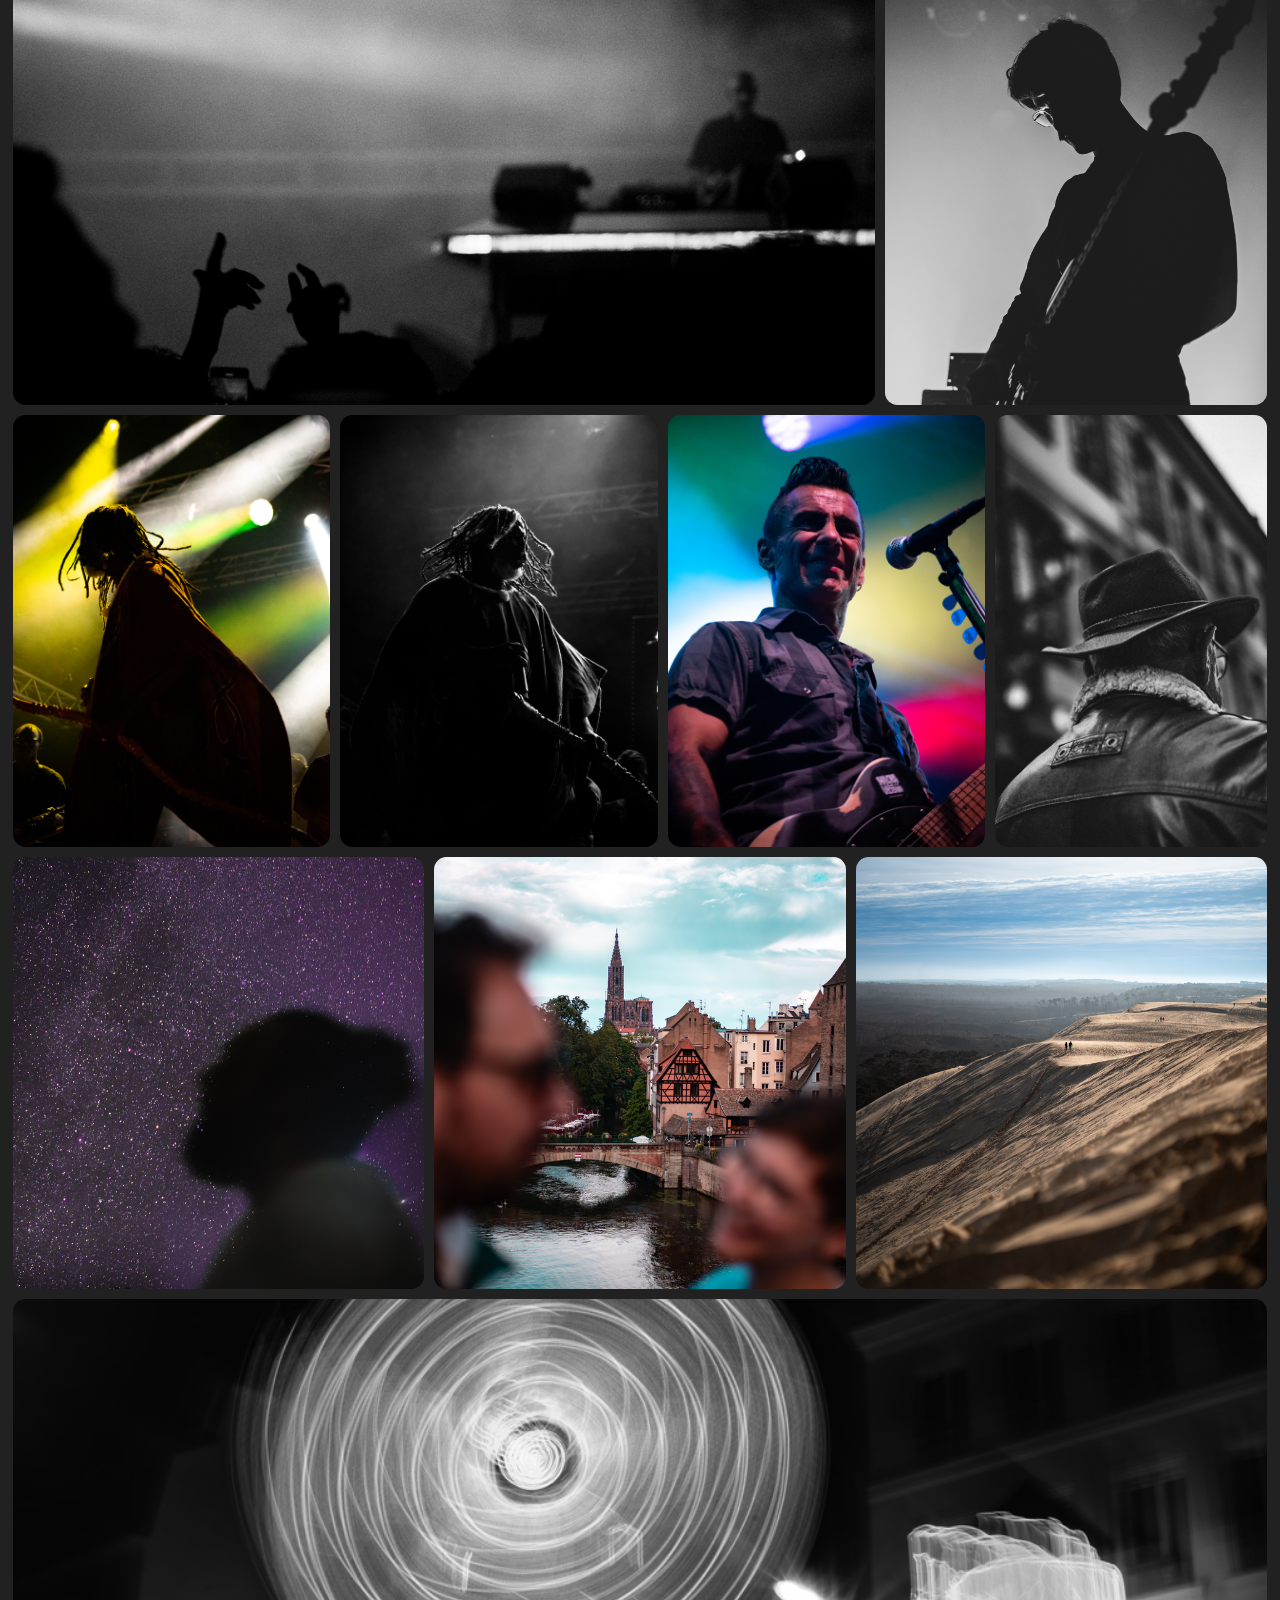
==== commit aa6d2b72: "feat: improve general behavior" ====
--- a/index.html
+++ b/index.html
@@ -1,6 +1,7 @@
 <!DOCTYPE html>
 <html>
     <head>
+        <meta charset="UTF-8">
         <link rel="stylesheet" href="./style.css">
         <script src="https://kit.fontawesome.com/d3e50ba29d.js" crossorigin="anonymous"></script>
         <style>
@@ -36,6 +37,7 @@
                         <label for="year-filter">Trier par année :</label>
                         <select id="year-filter" onchange="filterCombined(this.value)">
                             <option value="all">Toutes</option>
+                            <option value="2026">2026</option>
                             <option value="2025">2025</option>
                             <option value="2024">2024</option>
                             <option value="2023">2023</option>
--- a/style.css
+++ b/style.css
@@ -23,80 +23,188 @@
     flex: 1 0 auto; /* prend tout l'espace restant, ne se compresse jamais */
 }
 
-
-footer {
-    flex-shrink: 0;
-}
-
-header{
+/* ========== Header ========== */
+header {
+    position: relative; /* point d'ancrage du menu déroulant */
     margin: 0;
-    align-items: center;
-    text-align: center;
     display: flex;
     flex-flow: row wrap;
     align-items: center;
     justify-content: space-between;
+    text-align: center;
     border-bottom: 1px #fff solid;
-    background-color : #181818;
+    background-color: #181818;
     padding: 0 20px;
+    @media all and (max-width: 728px){
+      flex-direction: column;
+    }
+
     .logoContainer {
       display: flex;
       flex-flow: row wrap;
     }
-    h1{
+
+    h1 {
         display: flex;
         align-items: center;
         text-align: center;
         z-index: 1;
         text-underline-offset: 15px;
-    }
-    .logo{
+        @media all and (max-width: 545px){
+          font-size: 20px;
+        }
+    }
+
+    .logo {
         max-width: 200px;
         position: relative;
         z-index: 0;
-    }
+        @media all and (max-width: 728px){
+          max-width: 100px;
+        }
+    }
+
+    /* --- Bouton burger --- */
+    .burger {
+        display: flex;
+        flex-direction: row;
+        align-items: center;
+        gap: 12px;
+        flex-shrink: 0;
+        box-sizing: border-box;
+        height: 48px;
+        padding: 0 16px;
+        background: none;
+        border: 1px #fff solid;
+        border-radius: 12px;
+        color: #fff;
+        font-family: inherit;
+        font-size: 1rem;
+        cursor: pointer;
+        transition: color 0.2s ease;
+        @media all and (max-width: 728px){
+          margin-bottom: 20px;
+        }
+        
+
+        /* Les 3 traits */
+        .burger-bars {
+            display: flex;
+            flex-direction: column;
+            justify-content: center;
+            gap: 6px;
+            width: 24px;
+
+            span {
+                display: block;
+                flex: none;
+                width: 100%;
+                height: 2px;
+                background-color: currentColor;
+                border-radius: 2px;
+                transition: transform 0.3s ease, opacity 0.3s ease;
+            }
+        }
+
+        &:hover {
+            color: #f58e8e;
+        }
+
+        &:focus-visible {
+            outline: 2px solid #f58e8e;
+            outline-offset: 3px;
+        }
+    }
+
+    /* Burger -> croix quand le menu est ouvert */
+    &.open .burger-bars span:nth-child(1) { transform: translateY(8px) rotate(45deg); }
+    &.open .burger-bars span:nth-child(2) { opacity: 0; }
+    &.open .burger-bars span:nth-child(3) { transform: translateY(-8px) rotate(-45deg); }
+
+    /* --- Menu déroulant --- */
     nav {
-    display: flex;
-    gap: 25px;
-    max-width: max-content;
-    align-items: center;
-
-      a {
-          color: #fff;
-          text-decoration: none;
-          border: 1px #fff solid;
-          padding: 12px;
-          min-width: 50px;
-          text-align: center;
-          border-radius: 12px;
-          display: flex;
-          align-items: center;
-          justify-content: center;
-
-          &:hover {
-              color: #f58e8e;
-          }
-      }
-  }
-}
-
+        position: absolute;
+        top: calc(100% + 1px);
+        right: 20px;
+        z-index: 100;
+        display: flex;
+        flex-direction: column;
+        gap: 12px;
+        box-sizing: border-box;
+        width: min(260px, calc(100vw - 40px));
+        padding: 16px;
+        background-color: #181818;
+        border: 1px #fff solid;
+        border-radius: 12px;
+        box-shadow: 0 12px 32px rgba(0, 0, 0, 0.5);
+
+        opacity: 0;
+        visibility: hidden;
+        transform: translateY(-8px);
+        transition: opacity 0.25s ease, transform 0.25s ease, visibility 0.25s;
+
+        a {
+            box-sizing: border-box;
+            width: 100%;
+            color: #fff;
+            text-decoration: none;
+            border: 1px #fff solid;
+            padding: 12px;
+            min-width: 50px;
+            text-align: center;
+            border-radius: 12px;
+            display: flex;
+            align-items: center;
+            justify-content: center;
+
+            &:hover {
+                color: #f58e8e;
+            }
+        }
+    }
+
+    &.open nav {
+        opacity: 1;
+        visibility: visible;
+        transform: translateY(-25px);
+    }
+}
+@media all and (max-width: 728px) {
+  header {
+    justify-content: center;
+
+    .logoContainer {
+        width: 100%; /* le logo prend sa ligne, le burger passe en dessous */
+    }
+
+    .burger {
+        margin: 4px 0 16px;
+    }
+
+    nav {
+        left: 0;
+        right: 0;
+        margin-inline: auto; /* centrage automatique, sans transform */
+    }
+  }
+}
 #container {
-    display: flex;           
-    flex-wrap: wrap;         
-    gap: 10px;              
-    align-items: stretch;   
+    display: flex;
+    flex-wrap: wrap;
+    gap: 10px;
+    align-items: stretch;
     justify-content: center;
 }
 
 .section {
     max-width: 90%;
-    margin: 50px auto ;
+    margin: 50px auto;
     padding: 25px;
-    background-color : #262626;
+    background-color: #262626;
     border-radius: 25px;
 }
+
 #contact {
-  
   display: flex;
   flex-direction: column;
   span a {
@@ -109,22 +217,20 @@
 }
 
 
-/* Images */
+/* ========== Images ========== */
 #container img {
-    height: 200px;          
-    width: 100%;            
-    object-fit: cover;      
-    flex: 1 1 auto;         
-    min-width: 150px;       
-    max-width: 100%;       
-    border-radius: 12.5px; 
+    width: 100%;
+    object-fit: cover;
+    flex: 1 1 auto;
+    min-width: 150px;
+    max-width: 100%;
+    border-radius: 12.5px;
     height: auto;
     max-height: 27em;
 }
 
 
-
-/* modal */
+/* ========== Modal ========== */
 .modal {
     display: none;
     position: fixed;
@@ -159,8 +265,10 @@
     cursor: pointer;
 }
 
-/* Footer */
+
+/* ========== Footer ========== */
 footer {
+    flex-shrink: 0;
     background-color: #181818;
     padding: 50px;
     font-size: 14px;
@@ -168,16 +276,15 @@
 }
 
 
-
+/* ========== Filtres ========== */
 .filters {
   display: flex;
   justify-content: flex-start;
   gap: 2rem;
   flex-wrap: wrap;
-  align-items: center;
+  align-items: end;
   margin-bottom: 1.5rem;
   padding: 1rem;
-  align-items: end;
 }
 
 .filter-group {
@@ -227,7 +334,7 @@
   cursor: pointer;
   transition: all 0.2s ease;
   align-self: flex-end;
-    background-color: #111111;
+  background-color: #111111;
 }
 
 .reset-btn:hover {
@@ -260,14 +367,10 @@
   }
 }
 
-
-
-
-
 h2 {
   text-decoration: overline;
-    font-weight: 100;
-    font-family: "Climate Crisis", sans-serif;
+  font-weight: 100;
+  font-family: "Climate Crisis", sans-serif;
 }
 
 #about {
@@ -276,7 +379,7 @@
     flex-flow: row wrap;
     align-items: center;
     justify-content: space-between;
-    
+
     div {
         max-width: calc(100% - 300px);
     }
@@ -284,13 +387,14 @@
   img {
     width: 300px;
   }
-  
+
   quote {
     font-size: 22px;
   }
 }
 
 
+/* ========== Survol des photos ========== */
 .img-wrapper {
     position: relative;
     display: flex;
@@ -310,7 +414,6 @@
 }
 
 .img-overlay {
-    content: "";
     position: absolute;
     bottom: 0;
     left: 0;
@@ -330,29 +433,29 @@
 
 .img-wrapper:hover .img-overlay {
   pointer-events: none;
-    opacity: 1;
-}
-
-
+  opacity: 1;
+}
+
+
+/* ========== Responsive ========== */
 @media screen and (max-width: 768px) {
   #about div {
-      flex-direction: column ;
+      flex-direction: column;
       div {
-        max-width: 100% ;
+        max-width: 100%;
       }
   }
   .logoContainer {
     justify-content: center;
-  }  
-}
-
-@media all and (max-width: 1024px){
-  header {
-    flex-direction: column;
-  }
-  nav {
-    margin-bottom: 2em;
-  }
+    a {
+      display: flex;
+      width: auto;
+      align-items: center;
+    }
+  }
+}
+
+@media all and (max-width: 1024px) {
   .img-ctnr h2 {
     width: 100%;
   }
@@ -365,27 +468,33 @@
   }
 }
 
-@media all and (max-width: 540px){
-  .section{
+@media all and (max-width: 540px) {
+  .section {
     margin: 20px 20px;
-  }
-  .insta {
-    display: none;
   }
   .img-ctnr h2 {
     font-size: 40px;
   }
 }
 
-@media all and (min-width: 768px) and (max-width: 1024px){
+@media all and (min-width: 768px) and (max-width: 1024px) {
   .img-ctnr h2 {
     margin: 50px auto 20px auto;
   }
 }
 
-
-
-/* Blog */
+@media (prefers-reduced-motion: reduce) {
+  html {
+    scroll-behavior: auto;
+  }
+  header .burger-bars span,
+  header nav {
+    transition: none;
+  }
+}
+
+
+/* ========== Blog ========== */
 .blog-list {
   margin: 0 70px;
   #posts {
@@ -398,8 +507,8 @@
         width: 100%;
         max-height: 150px;
         object-fit: cover;
-    }
-    } 
+      }
+    }
   }
 }
 
@@ -460,9 +569,69 @@
     justify-content: center;
     gap: 30px;
     img {
-      max-width: 600px;
+      max-width: calc((100% / 2) - 50px);
       object-fit: contain;
-    }
-  }
-}
-
+      @media all and (max-width: 728px){
+        max-width: 100%;
+      }
+    }
+  }
+    blockquote {
+      position: relative;
+      max-width: 70ch;
+      margin: 2rem auto;
+      padding: 1.5rem 2rem 1.5rem 4rem;
+      background-color: #262626;
+      border-left: 4px solid #f58e8e;
+      border-radius: 0 25px 25px 0;
+      font-size: 1.15rem;
+      line-height: 1.6;
+      font-style: italic;
+
+      /* Guillemet décoratif */
+      /* &::before {
+          content: "“";
+          position: absolute;
+          top: 0.8rem;
+          left: 1.2rem;
+          font-family: "Climate Crisis", serif;
+          font-size: 2rem;
+          line-height: 1;
+          font-style: normal;
+          color: #f58e8e;
+      } */
+
+      p {
+          margin: 0 0 0.8rem;
+
+          &:last-child {
+              margin-bottom: 0;
+          }
+      }
+
+      /* Auteur ou source */
+      footer,
+      cite {
+          display: block;
+          margin-top: 1rem;
+          font-size: 0.9rem;
+          font-style: normal;
+          opacity: 0.7;
+
+          &::before {
+              content: "— ";
+          }
+      }
+  }
+
+  @media (max-width: 540px) {
+      blockquote {
+          padding: 1.2rem 1.2rem 1.2rem 3rem;
+          font-size: 1.05rem;
+      }
+
+      blockquote::before {
+          left: 0.8rem;
+      }
+  }
+}
